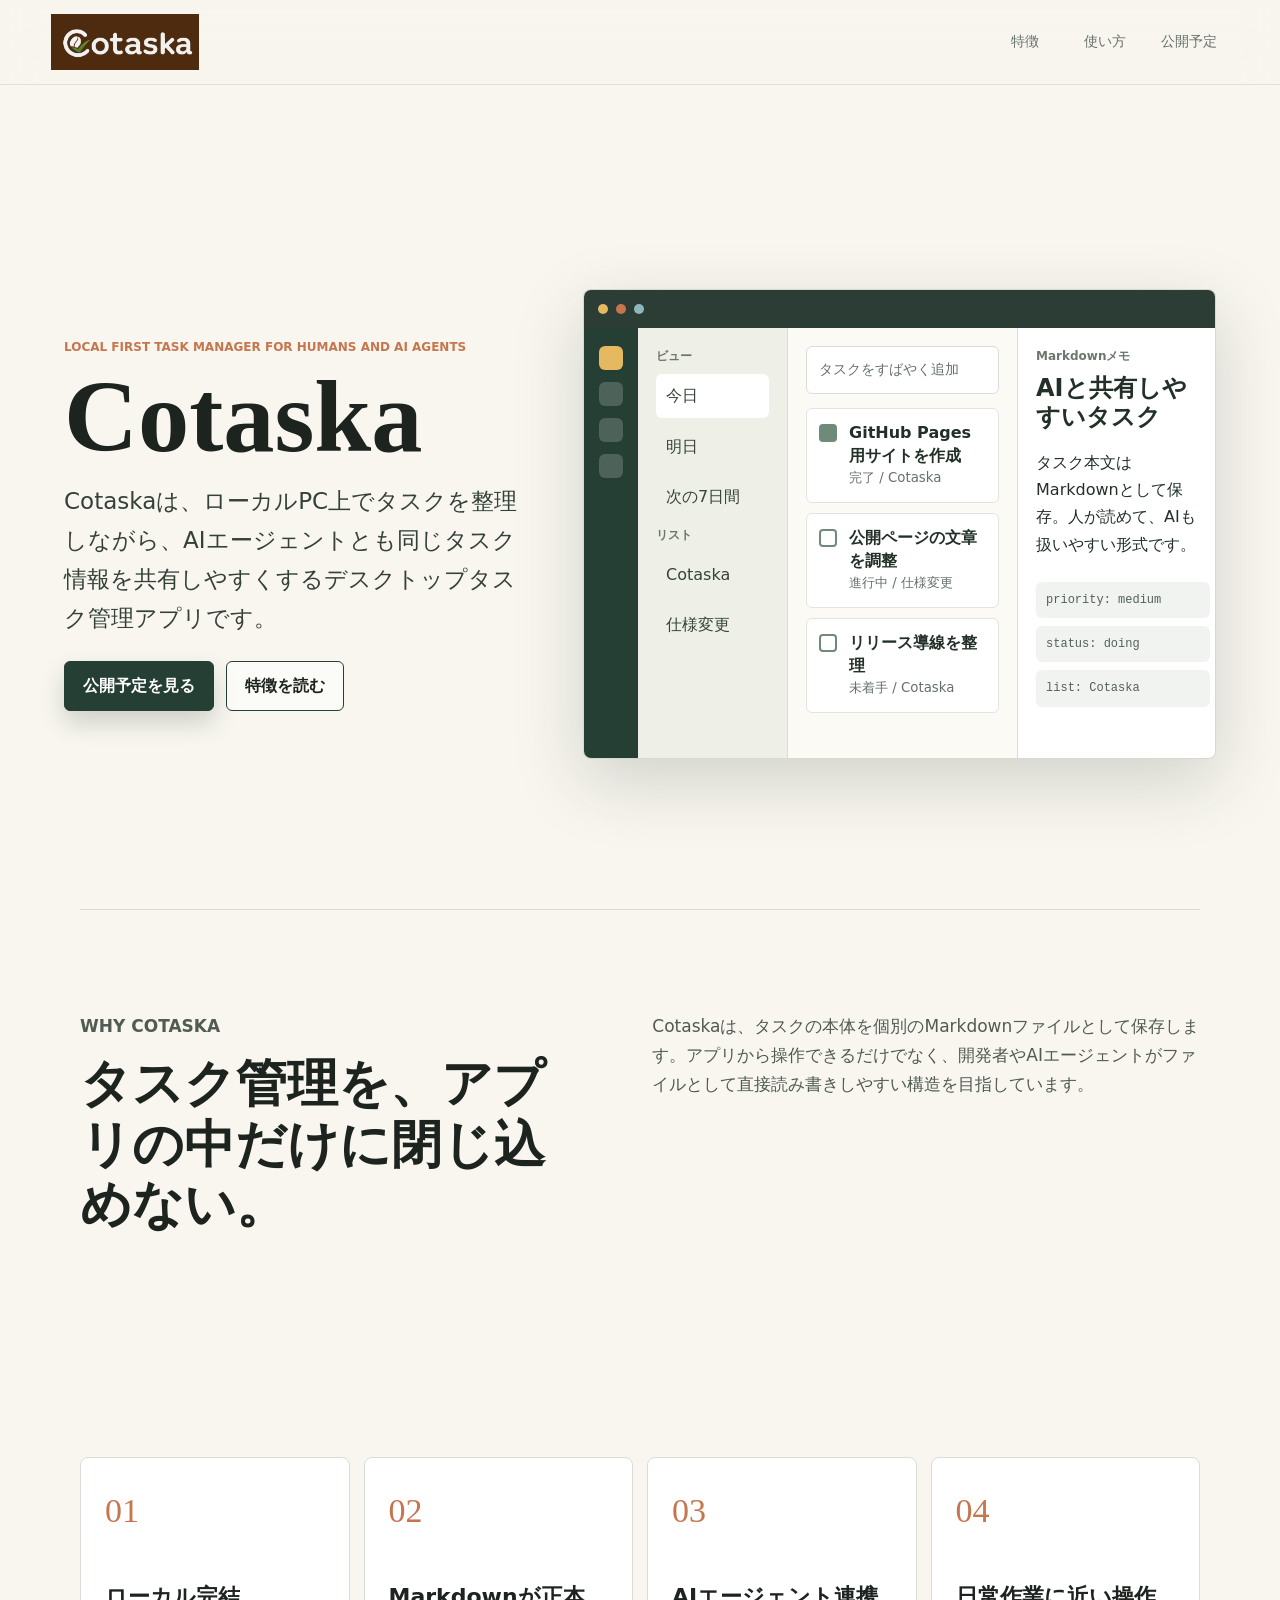
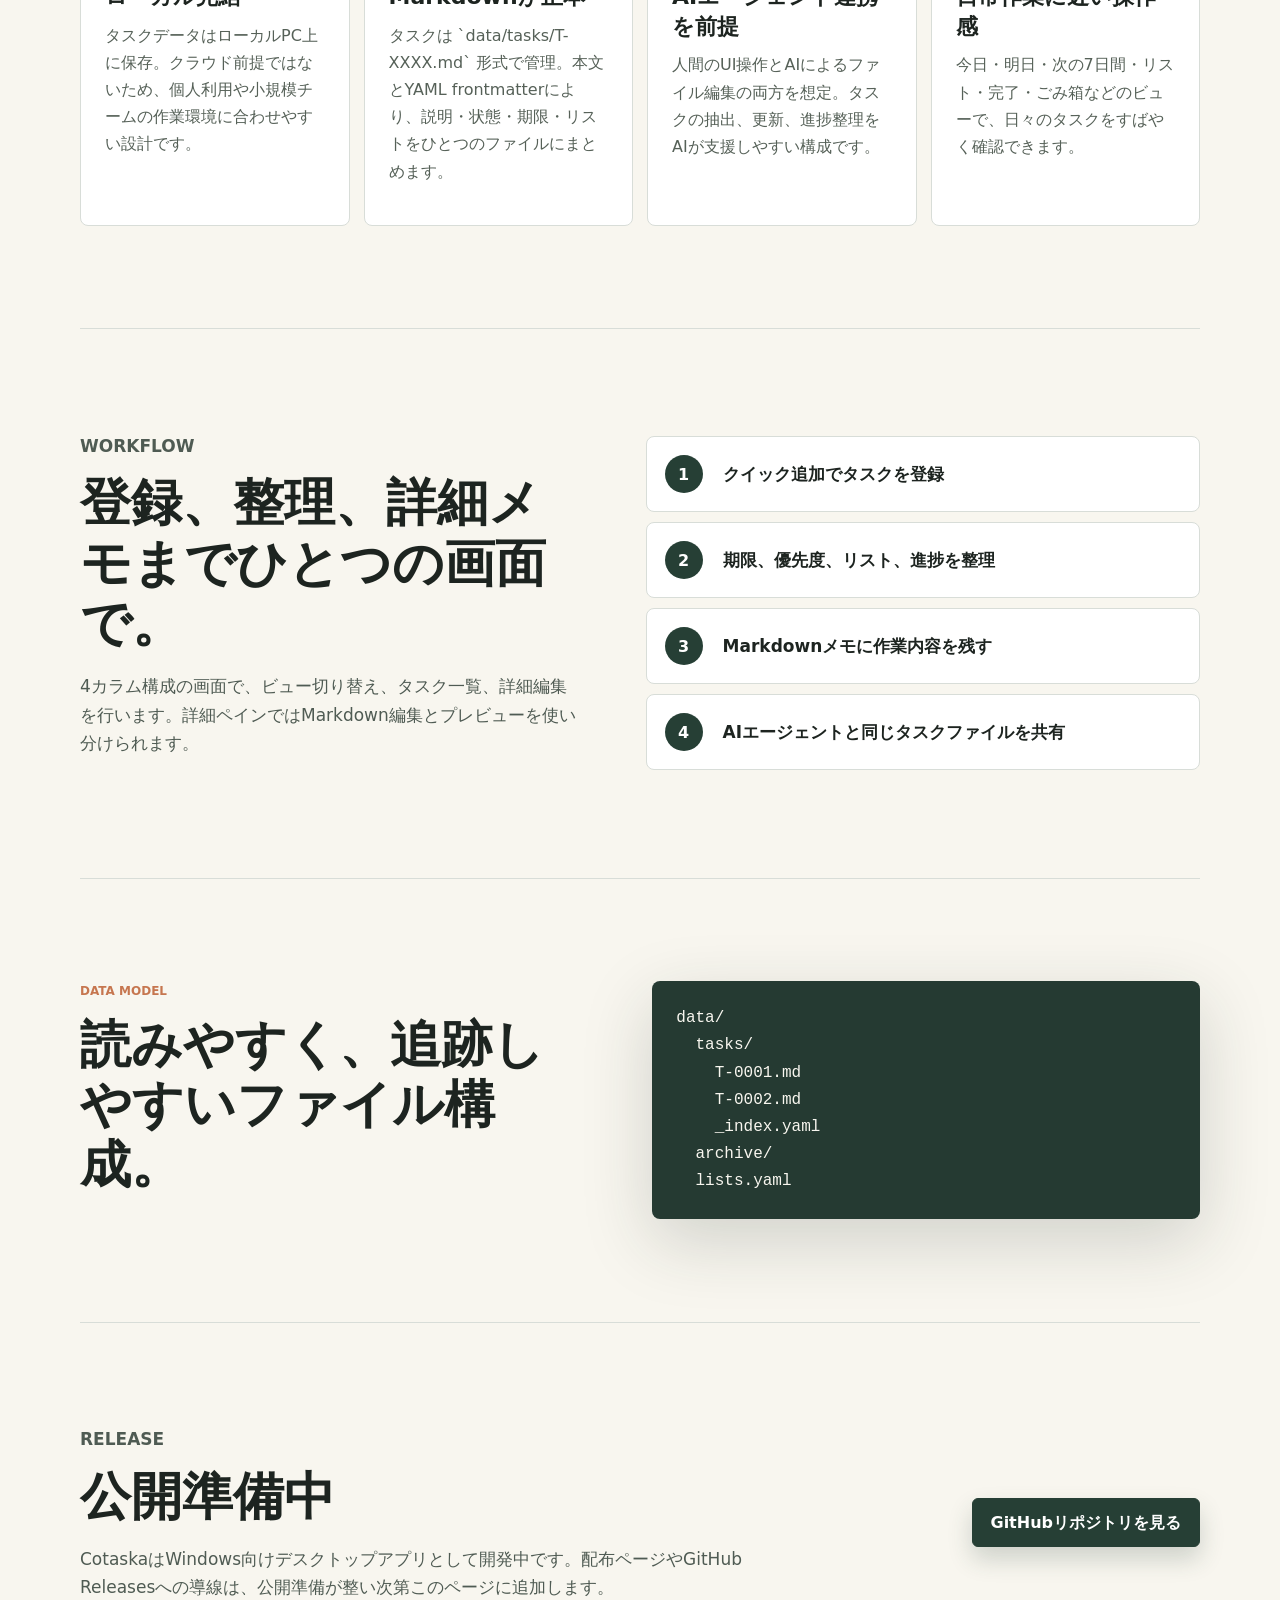
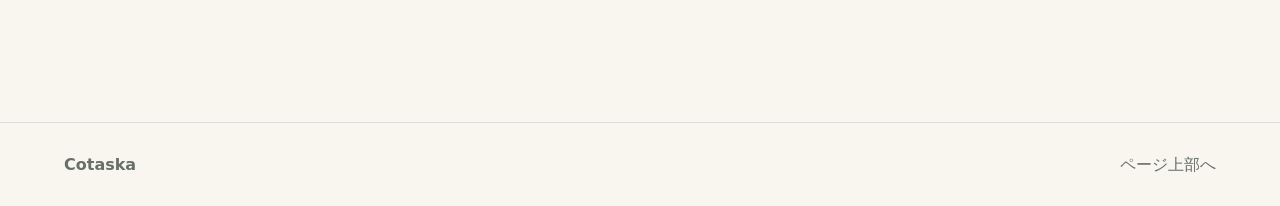
==== index.html @ 5e6bfaed "Cotaska紹介サイトを作成" ====
<!doctype html>
<html lang="ja">
  <head>
    <meta charset="utf-8">
    <meta name="viewport" content="width=device-width, initial-scale=1">
    <meta name="description" content="Cotaskaは、ローカルPCでタスクをMarkdownファイルとして管理し、人とAIエージェントが同じタスク情報を扱えるデスクトップタスク管理アプリです。">
    <meta property="og:title" content="Cotaska - ローカル完結型タスク管理アプリ">
    <meta property="og:description" content="人にもAIにも読みやすい、Markdownベースのデスクトップタスク管理。">
    <meta property="og:type" content="website">
    <meta property="og:image" content="assets/cotaska-logo.png">
    <title>Cotaska - ローカル完結型タスク管理アプリ</title>
    <link rel="icon" href="assets/favicon.ico">
    <link rel="stylesheet" href="styles.css">
  </head>
  <body>
    <header class="site-header">
      <a class="brand" href="#top" aria-label="Cotaska top">
        <img src="assets/cotaska-logo.png" alt="Cotaska">
      </a>
      <nav class="nav" aria-label="主要ナビゲーション">
        <a href="#features">特徴</a>
        <a href="#workflow">使い方</a>
        <a href="#download">公開予定</a>
      </nav>
    </header>

    <main id="top">
      <section class="hero">
        <div class="hero__copy">
          <p class="eyebrow">Local first task manager for humans and AI agents</p>
          <h1>Cotaska</h1>
          <p class="lead">
            Cotaskaは、ローカルPC上でタスクを整理しながら、AIエージェントとも同じタスク情報を共有しやすくするデスクトップタスク管理アプリです。
          </p>
          <div class="hero__actions" aria-label="主要アクション">
            <a class="button button--primary" href="#download">公開予定を見る</a>
            <a class="button button--ghost" href="#features">特徴を読む</a>
          </div>
        </div>

        <div class="product-shot" aria-label="Cotaskaの画面イメージ">
          <div class="window-bar">
            <span></span>
            <span></span>
            <span></span>
          </div>
          <div class="app-shell">
            <aside class="rail">
              <div class="rail__item active"></div>
              <div class="rail__item"></div>
              <div class="rail__item"></div>
              <div class="rail__item"></div>
            </aside>
            <section class="side-pane">
              <p class="pane-label">ビュー</p>
              <button class="view active">今日</button>
              <button class="view">明日</button>
              <button class="view">次の7日間</button>
              <p class="pane-label">リスト</p>
              <button class="view">Cotaska</button>
              <button class="view">仕様変更</button>
            </section>
            <section class="task-pane">
              <div class="quick-add">タスクをすばやく追加</div>
              <article class="task done">
                <span class="check"></span>
                <div>
                  <strong>GitHub Pages用サイトを作成</strong>
                  <small>完了 / Cotaska</small>
                </div>
              </article>
              <article class="task">
                <span class="check"></span>
                <div>
                  <strong>公開ページの文章を調整</strong>
                  <small>進行中 / 仕様変更</small>
                </div>
              </article>
              <article class="task">
                <span class="check"></span>
                <div>
                  <strong>リリース導線を整理</strong>
                  <small>未着手 / Cotaska</small>
                </div>
              </article>
            </section>
            <section class="detail-pane">
              <p class="pane-label">Markdownメモ</p>
              <h2>AIと共有しやすいタスク</h2>
              <p>タスク本文はMarkdownとして保存。人が読めて、AIも扱いやすい形式です。</p>
              <div class="metadata">
                <span>priority: medium</span>
                <span>status: doing</span>
                <span>list: Cotaska</span>
              </div>
            </section>
          </div>
        </div>
      </section>

      <section class="section intro">
        <div>
          <p class="eyebrow">Why Cotaska</p>
          <h2>タスク管理を、アプリの中だけに閉じ込めない。</h2>
        </div>
        <p>
          Cotaskaは、タスクの本体を個別のMarkdownファイルとして保存します。アプリから操作できるだけでなく、開発者やAIエージェントがファイルとして直接読み書きしやすい構造を目指しています。
        </p>
      </section>

      <section id="features" class="section feature-grid">
        <article>
          <span class="feature-number">01</span>
          <h3>ローカル完結</h3>
          <p>タスクデータはローカルPC上に保存。クラウド前提ではないため、個人利用や小規模チームの作業環境に合わせやすい設計です。</p>
        </article>
        <article>
          <span class="feature-number">02</span>
          <h3>Markdownが正本</h3>
          <p>タスクは `data/tasks/T-XXXX.md` 形式で管理。本文とYAML frontmatterにより、説明・状態・期限・リストをひとつのファイルにまとめます。</p>
        </article>
        <article>
          <span class="feature-number">03</span>
          <h3>AIエージェント連携を前提</h3>
          <p>人間のUI操作とAIによるファイル編集の両方を想定。タスクの抽出、更新、進捗整理をAIが支援しやすい構成です。</p>
        </article>
        <article>
          <span class="feature-number">04</span>
          <h3>日常作業に近い操作感</h3>
          <p>今日・明日・次の7日間・リスト・完了・ごみ箱などのビューで、日々のタスクをすばやく確認できます。</p>
        </article>
      </section>

      <section id="workflow" class="section workflow">
        <div class="workflow__copy">
          <p class="eyebrow">Workflow</p>
          <h2>登録、整理、詳細メモまでひとつの画面で。</h2>
          <p>
            4カラム構成の画面で、ビュー切り替え、タスク一覧、詳細編集を行います。詳細ペインではMarkdown編集とプレビューを使い分けられます。
          </p>
        </div>
        <div class="steps">
          <div class="step">
            <span>1</span>
            <p>クイック追加でタスクを登録</p>
          </div>
          <div class="step">
            <span>2</span>
            <p>期限、優先度、リスト、進捗を整理</p>
          </div>
          <div class="step">
            <span>3</span>
            <p>Markdownメモに作業内容を残す</p>
          </div>
          <div class="step">
            <span>4</span>
            <p>AIエージェントと同じタスクファイルを共有</p>
          </div>
        </div>
      </section>

      <section class="section data-model">
        <div>
          <p class="eyebrow">Data model</p>
          <h2>読みやすく、追跡しやすいファイル構成。</h2>
        </div>
        <pre><code>data/
  tasks/
    T-0001.md
    T-0002.md
    _index.yaml
  archive/
  lists.yaml</code></pre>
      </section>

      <section id="download" class="section download">
        <div>
          <p class="eyebrow">Release</p>
          <h2>公開準備中</h2>
          <p>
            CotaskaはWindows向けデスクトップアプリとして開発中です。配布ページやGitHub Releasesへの導線は、公開準備が整い次第このページに追加します。
          </p>
        </div>
        <a class="button button--primary" href="https://github.com/csho10051/Agent_Cotaska" rel="noreferrer">GitHubリポジトリを見る</a>
      </section>
    </main>

    <footer class="site-footer">
      <p>Cotaska</p>
      <a href="#top">ページ上部へ</a>
    </footer>

    <script src="script.js"></script>
  </body>
</html>
---- styles.css ----
:root {
  color-scheme: light;
  --ink: #1d2420;
  --muted: #667069;
  --line: #d8ddd8;
  --paper: #f8f6ef;
  --panel: #ffffff;
  --sage: #6f8a78;
  --forest: #263f35;
  --clay: #c6764f;
  --amber: #e5b95f;
  --sky: #8fb6bd;
  --shadow: 0 22px 70px rgba(31, 45, 38, 0.18);
}

* {
  box-sizing: border-box;
}

html {
  scroll-behavior: smooth;
}

body {
  margin: 0;
  background: var(--paper);
  color: var(--ink);
  font-family: "Yu Gothic", "Hiragino Kaku Gothic ProN", Meiryo, system-ui, sans-serif;
  line-height: 1.7;
}

a {
  color: inherit;
  text-decoration: none;
}

.site-header {
  position: sticky;
  top: 0;
  z-index: 10;
  display: flex;
  align-items: center;
  justify-content: space-between;
  gap: 24px;
  padding: 14px clamp(18px, 4vw, 54px);
  background: rgba(248, 246, 239, 0.9);
  border-bottom: 1px solid rgba(216, 221, 216, 0.8);
  backdrop-filter: blur(16px);
}

.brand img {
  display: block;
  width: 148px;
  max-width: 34vw;
  height: auto;
}

.nav {
  display: flex;
  gap: 8px;
  align-items: center;
}

.nav a {
  min-width: 72px;
  padding: 8px 12px;
  border-radius: 6px;
  color: var(--muted);
  font-size: 14px;
  text-align: center;
}

.nav a:hover {
  background: #eef0eb;
  color: var(--ink);
}

.hero {
  display: grid;
  grid-template-columns: minmax(0, 0.85fr) minmax(520px, 1.15fr);
  gap: clamp(28px, 4vw, 68px);
  align-items: center;
  min-height: calc(100vh - 76px);
  padding: clamp(56px, 8vw, 100px) clamp(18px, 5vw, 72px) 46px;
}

.hero__copy {
  max-width: 650px;
}

.eyebrow {
  margin: 0 0 12px;
  color: var(--clay);
  font-size: 12px;
  font-weight: 700;
  letter-spacing: 0;
  text-transform: uppercase;
}

h1,
h2,
h3,
p {
  margin-top: 0;
}

h1 {
  margin-bottom: 18px;
  font-family: Georgia, "Times New Roman", serif;
  font-size: clamp(60px, 8vw, 110px);
  line-height: 0.92;
  letter-spacing: 0;
  overflow-wrap: normal;
  word-break: keep-all;
}

h2 {
  margin-bottom: 18px;
  font-size: clamp(30px, 4vw, 56px);
  line-height: 1.18;
  letter-spacing: 0;
}

h3 {
  margin-bottom: 10px;
  font-size: 22px;
  line-height: 1.35;
}

.lead {
  max-width: 620px;
  color: #344139;
  font-size: clamp(18px, 2vw, 23px);
}

.hero__actions,
.download {
  display: flex;
  flex-wrap: wrap;
  gap: 12px;
  align-items: center;
}

.button {
  display: inline-flex;
  align-items: center;
  justify-content: center;
  min-height: 46px;
  padding: 10px 18px;
  border: 1px solid var(--forest);
  border-radius: 6px;
  font-weight: 700;
  transition: transform 180ms ease, box-shadow 180ms ease, background 180ms ease;
}

.button:hover {
  transform: translateY(-2px);
}

.button--primary {
  background: var(--forest);
  color: #fff;
  box-shadow: 0 12px 24px rgba(38, 63, 53, 0.2);
}

.button--ghost {
  background: rgba(255, 255, 255, 0.55);
}

.product-shot {
  overflow: hidden;
  border: 1px solid rgba(38, 63, 53, 0.14);
  border-radius: 8px;
  background: #f5f2e8;
  box-shadow: var(--shadow);
}

.window-bar {
  display: flex;
  gap: 8px;
  align-items: center;
  height: 38px;
  padding: 0 14px;
  background: #2b3d34;
}

.window-bar span {
  width: 10px;
  height: 10px;
  border-radius: 50%;
  background: var(--amber);
}

.window-bar span:nth-child(2) {
  background: var(--clay);
}

.window-bar span:nth-child(3) {
  background: var(--sky);
}

.app-shell {
  display: grid;
  grid-template-columns: 54px 150px minmax(230px, 1fr) minmax(210px, 0.85fr);
  min-height: 430px;
  color: #223028;
}

.rail,
.side-pane,
.task-pane,
.detail-pane {
  padding: 18px;
}

.rail {
  display: flex;
  flex-direction: column;
  gap: 12px;
  align-items: center;
  background: #263f35;
}

.rail__item {
  width: 24px;
  height: 24px;
  border-radius: 6px;
  background: rgba(255, 255, 255, 0.18);
}

.rail__item.active {
  background: var(--amber);
}

.side-pane {
  background: #eef0e8;
  border-right: 1px solid var(--line);
}

.pane-label {
  margin: 0 0 8px;
  color: #6c766d;
  font-size: 12px;
  font-weight: 700;
}

.view {
  display: block;
  width: 100%;
  margin-bottom: 7px;
  padding: 8px 10px;
  border: 0;
  border-radius: 6px;
  background: transparent;
  color: #36433a;
  font: inherit;
  text-align: left;
}

.view.active,
.view:hover {
  background: #fff;
}

.task-pane {
  background: #fbfaf5;
  border-right: 1px solid var(--line);
}

.quick-add {
  margin-bottom: 14px;
  padding: 11px 12px;
  border: 1px solid var(--line);
  border-radius: 6px;
  background: #fff;
  color: var(--muted);
  font-size: 14px;
}

.task {
  display: grid;
  grid-template-columns: 20px 1fr;
  gap: 10px;
  align-items: start;
  margin-bottom: 10px;
  padding: 12px;
  border: 1px solid #e2e5df;
  border-radius: 6px;
  background: #fff;
}

.task strong {
  display: block;
  line-height: 1.45;
}

.task small {
  display: block;
  color: var(--muted);
}

.check {
  width: 18px;
  height: 18px;
  margin-top: 3px;
  border: 2px solid var(--sage);
  border-radius: 4px;
}

.task.done .check {
  background: var(--sage);
}

.detail-pane {
  background: #fff;
  overflow-wrap: anywhere;
}

.detail-pane h2 {
  font-size: 24px;
}

.metadata {
  display: grid;
  gap: 8px;
  margin-top: 24px;
}

.metadata span {
  padding: 8px 10px;
  border-radius: 6px;
  background: #f0f3ef;
  color: #536057;
  font-family: Consolas, "Courier New", monospace;
  font-size: 12px;
}

.section {
  width: min(1120px, calc(100% - 36px));
  margin: 0 auto;
  padding: clamp(56px, 8vw, 104px) 0;
}

.intro,
.data-model {
  display: grid;
  grid-template-columns: minmax(0, 0.95fr) minmax(280px, 1.05fr);
  gap: clamp(24px, 6vw, 84px);
  align-items: start;
  border-top: 1px solid var(--line);
}

.intro p,
.workflow p,
.download p {
  color: #4f5b53;
  font-size: 17px;
}

.feature-grid {
  display: grid;
  grid-template-columns: repeat(4, minmax(0, 1fr));
  gap: 14px;
}

.feature-grid article {
  min-height: 270px;
  padding: 24px;
  border: 1px solid var(--line);
  border-radius: 8px;
  background: var(--panel);
}

.feature-number {
  display: inline-block;
  margin-bottom: 42px;
  color: var(--clay);
  font-family: Georgia, "Times New Roman", serif;
  font-size: 34px;
}

.feature-grid p {
  color: #566158;
}

.workflow {
  display: grid;
  grid-template-columns: minmax(280px, 0.95fr) minmax(320px, 1.05fr);
  gap: clamp(24px, 5vw, 64px);
  align-items: center;
  border-top: 1px solid var(--line);
}

.steps {
  display: grid;
  gap: 10px;
}

.step {
  display: grid;
  grid-template-columns: 44px 1fr;
  gap: 14px;
  align-items: center;
  padding: 18px;
  border: 1px solid var(--line);
  border-radius: 8px;
  background: #fff;
}

.step span {
  display: inline-grid;
  place-items: center;
  width: 38px;
  height: 38px;
  border-radius: 50%;
  background: var(--forest);
  color: #fff;
  font-weight: 700;
}

.step p {
  margin: 0;
  color: var(--ink);
  font-weight: 700;
}

pre {
  overflow-x: auto;
  margin: 0;
  padding: 24px;
  border-radius: 8px;
  background: #253a32;
  color: #f8f6ef;
  box-shadow: var(--shadow);
}

code {
  font-family: Consolas, "Courier New", monospace;
}

.download {
  justify-content: space-between;
  gap: 28px;
  border-top: 1px solid var(--line);
}

.download > div {
  max-width: 720px;
}

.site-footer {
  display: flex;
  justify-content: space-between;
  gap: 18px;
  padding: 28px clamp(18px, 5vw, 72px);
  border-top: 1px solid var(--line);
  color: var(--muted);
}

.site-footer p {
  margin: 0;
  font-weight: 700;
}

@media (max-width: 1080px) {
  .hero {
    grid-template-columns: 1fr;
  }

  .product-shot {
    max-width: 940px;
  }

  .feature-grid {
    grid-template-columns: repeat(2, minmax(0, 1fr));
  }
}

@media (max-width: 760px) {
  .site-header {
    position: static;
    align-items: flex-start;
  }

  .nav {
    flex-wrap: wrap;
    justify-content: flex-end;
  }

  .hero {
    padding-top: 42px;
  }

  .app-shell {
    grid-template-columns: 44px minmax(0, 1fr);
  }

  .side-pane,
  .detail-pane {
    display: none;
  }

  .task-pane {
    border-right: 0;
  }

  .intro,
  .workflow,
  .data-model {
    grid-template-columns: 1fr;
  }

  .feature-grid {
    grid-template-columns: 1fr;
  }

  .feature-grid article {
    min-height: auto;
  }

  .feature-number {
    margin-bottom: 22px;
  }

  .site-footer,
  .download {
    align-items: flex-start;
    flex-direction: column;
  }
}

@media (max-width: 480px) {
  .site-header {
    padding-inline: 14px;
  }

  .brand img {
    width: 122px;
  }

  .nav a {
    min-width: 58px;
    padding-inline: 8px;
    font-size: 13px;
  }

  .section {
    width: min(100% - 28px, 1120px);
  }

  .hero {
    padding-inline: 14px;
  }

  .hero__actions .button {
    width: 100%;
  }
}
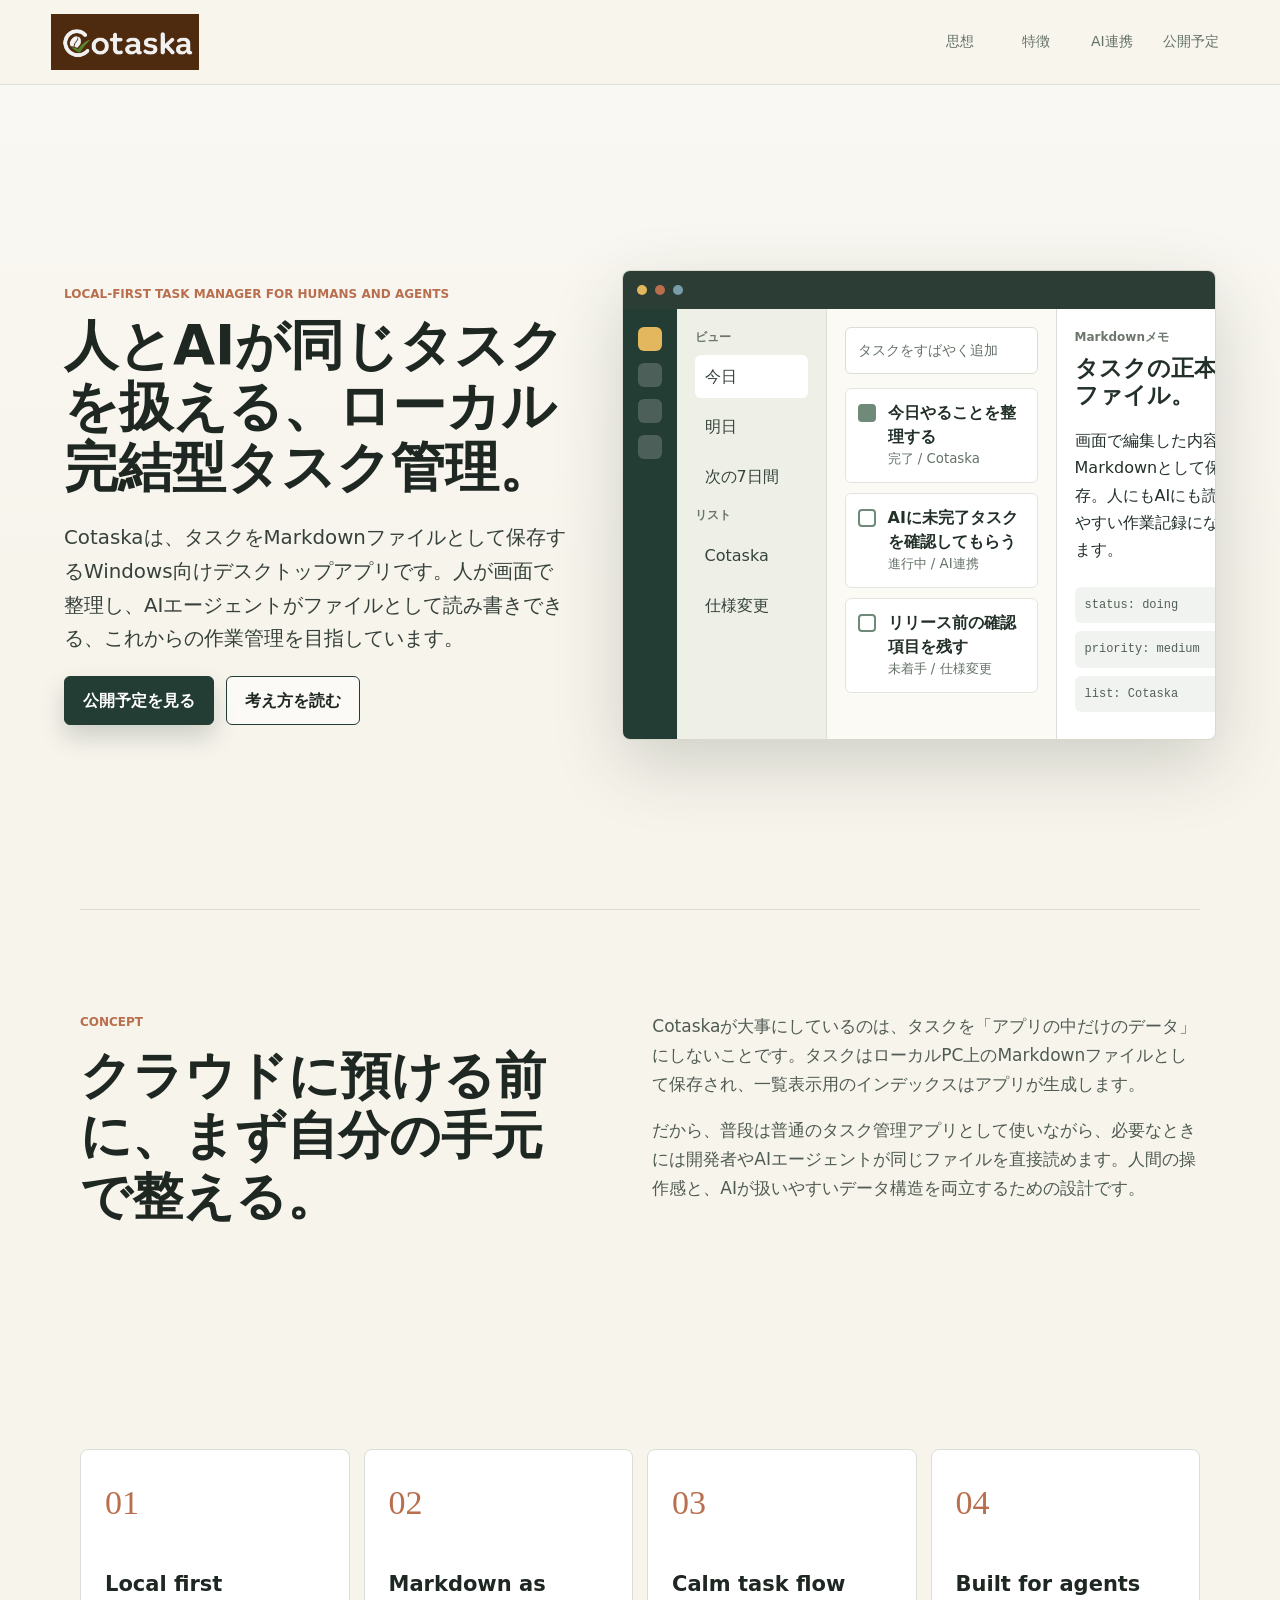
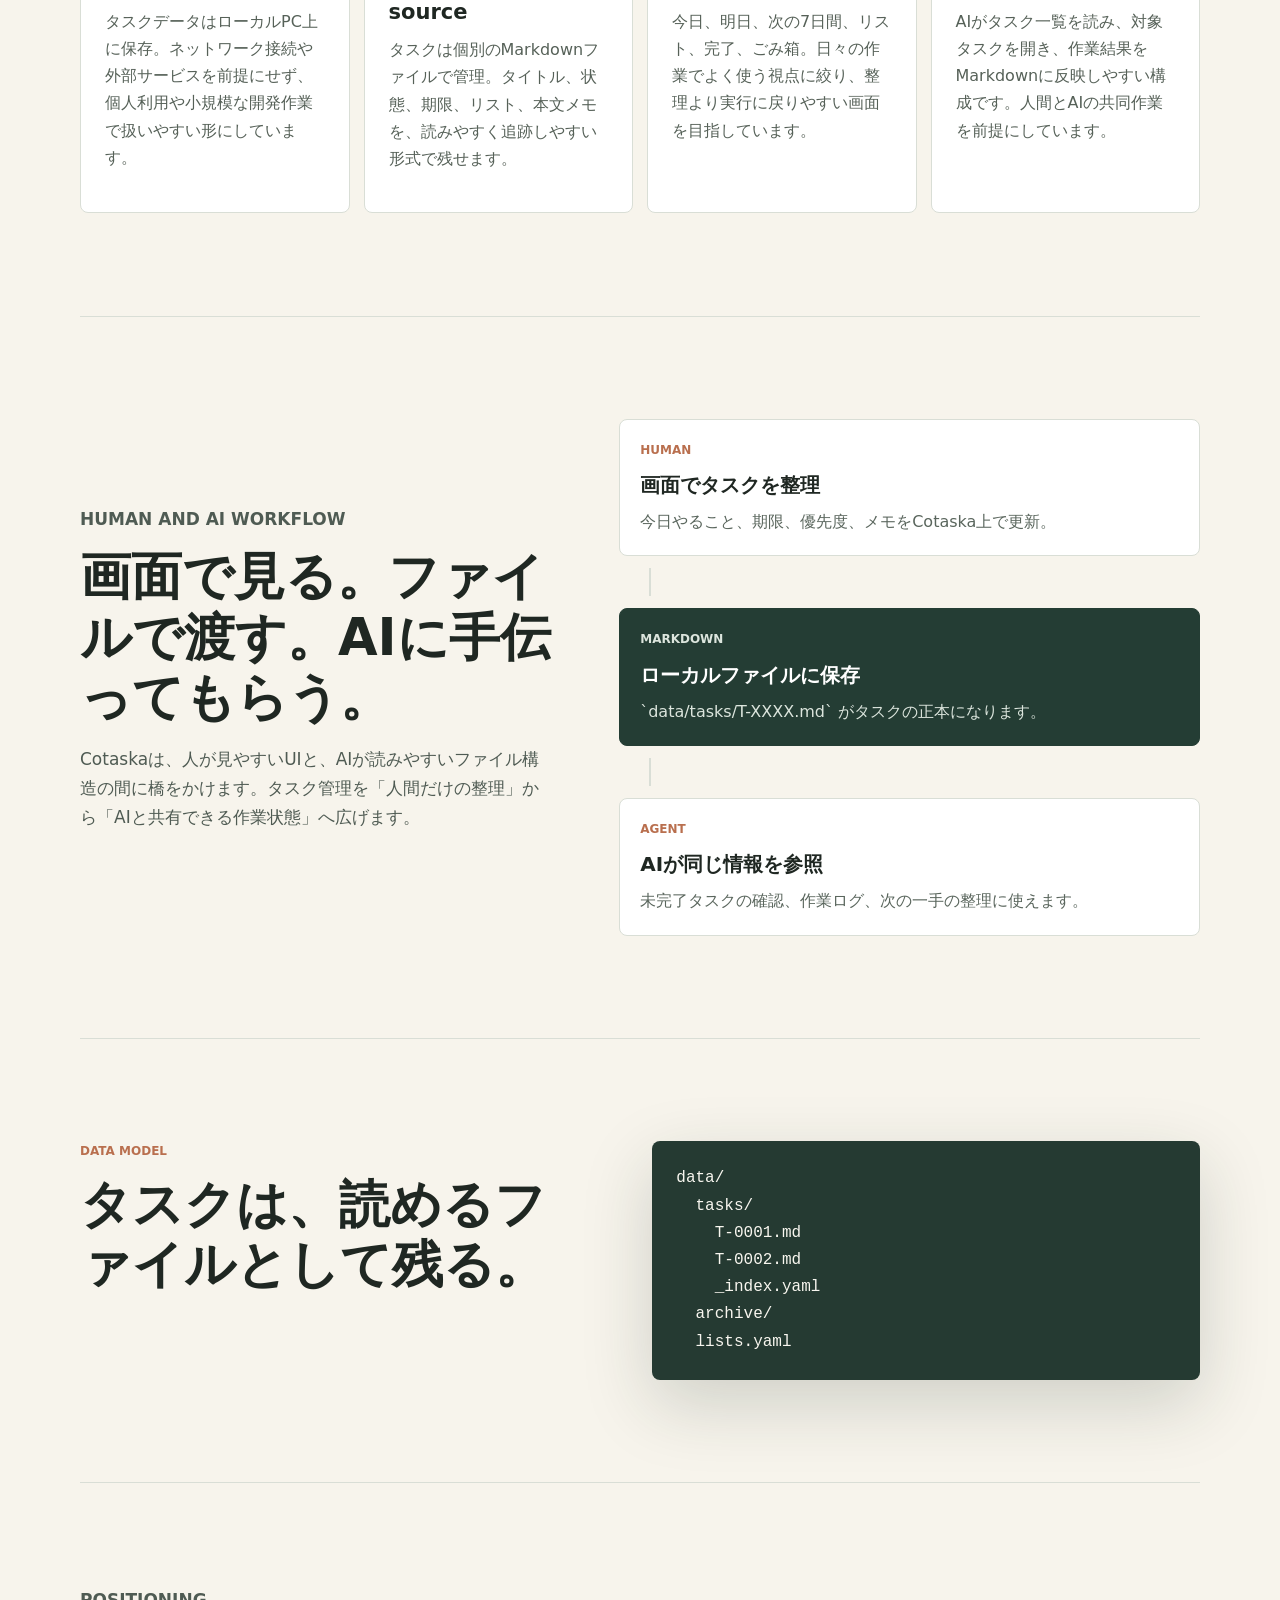
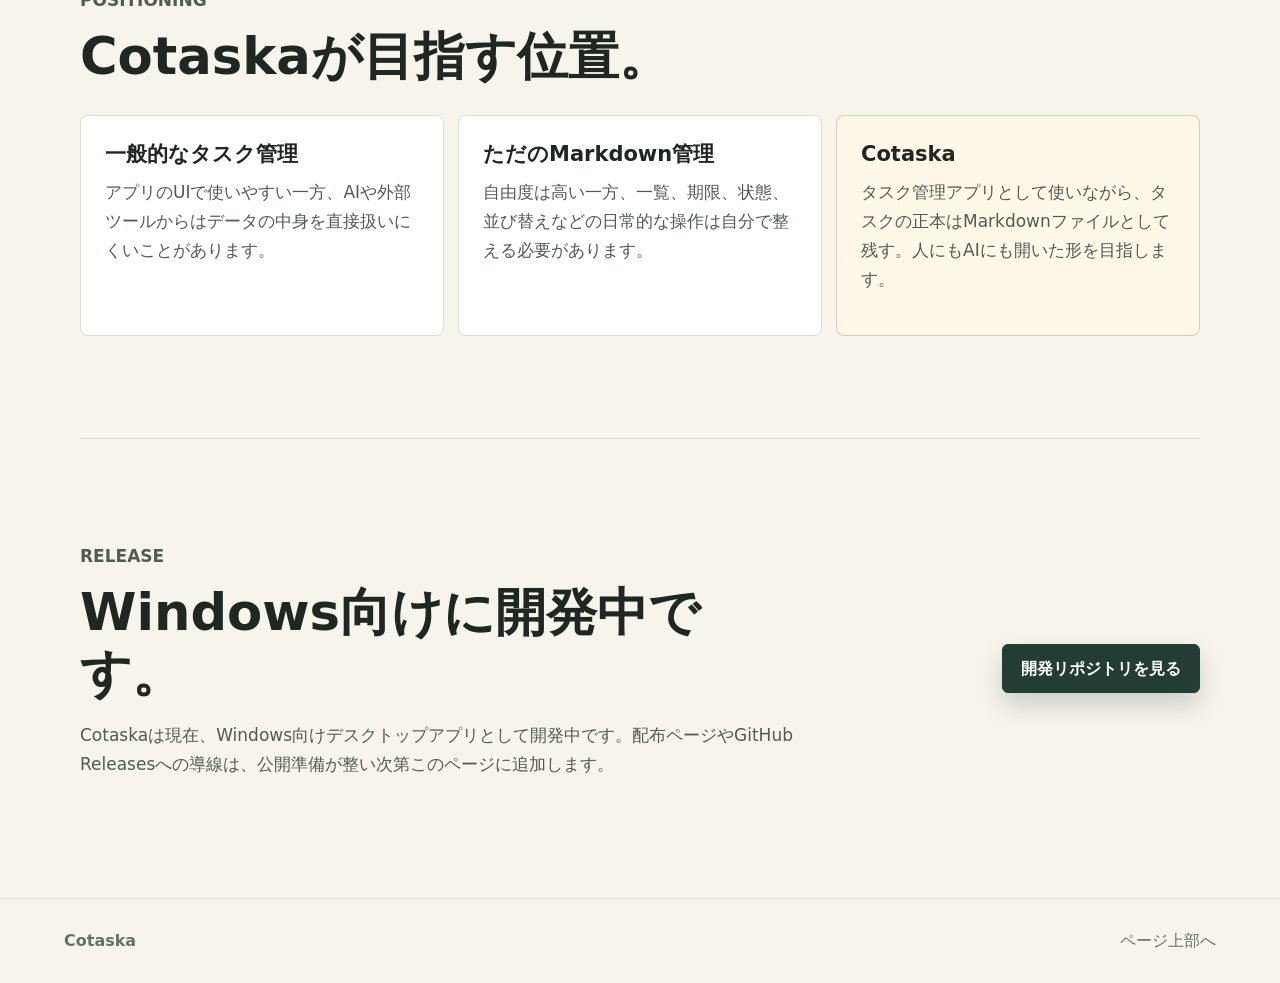
==== commit cad33f66: "Cotaska紹介サイトの構成と訴求を刷新" ====
--- a/index.html
+++ b/index.html
@@ -3,23 +3,24 @@
   <head>
     <meta charset="utf-8">
     <meta name="viewport" content="width=device-width, initial-scale=1">
-    <meta name="description" content="Cotaskaは、ローカルPCでタスクをMarkdownファイルとして管理し、人とAIエージェントが同じタスク情報を扱えるデスクトップタスク管理アプリです。">
-    <meta property="og:title" content="Cotaska - ローカル完結型タスク管理アプリ">
-    <meta property="og:description" content="人にもAIにも読みやすい、Markdownベースのデスクトップタスク管理。">
+    <meta name="description" content="Cotaskaは、人とAIエージェントが同じタスクファイルを扱える、ローカル完結型のデスクトップタスク管理アプリです。">
+    <meta property="og:title" content="Cotaska - 人とAIが同じタスクを扱えるローカル完結型タスク管理">
+    <meta property="og:description" content="Markdownファイルを正本にした、Windows向けデスクトップタスク管理アプリ。">
     <meta property="og:type" content="website">
     <meta property="og:image" content="assets/cotaska-logo.png">
-    <title>Cotaska - ローカル完結型タスク管理アプリ</title>
+    <title>Cotaska - 人とAIが同じタスクを扱えるタスク管理</title>
     <link rel="icon" href="assets/favicon.ico">
     <link rel="stylesheet" href="styles.css">
   </head>
   <body>
     <header class="site-header">
-      <a class="brand" href="#top" aria-label="Cotaska top">
+      <a class="brand" href="#top" aria-label="Cotaska">
         <img src="assets/cotaska-logo.png" alt="Cotaska">
       </a>
       <nav class="nav" aria-label="主要ナビゲーション">
+        <a href="#concept">思想</a>
         <a href="#features">特徴</a>
-        <a href="#workflow">使い方</a>
+        <a href="#agents">AI連携</a>
         <a href="#download">公開予定</a>
       </nav>
     </header>
@@ -27,14 +28,14 @@
     <main id="top">
       <section class="hero">
         <div class="hero__copy">
-          <p class="eyebrow">Local first task manager for humans and AI agents</p>
-          <h1>Cotaska</h1>
+          <p class="eyebrow">Local-first task manager for humans and agents</p>
+          <h1>人とAIが同じタスクを扱える、ローカル完結型タスク管理。</h1>
           <p class="lead">
-            Cotaskaは、ローカルPC上でタスクを整理しながら、AIエージェントとも同じタスク情報を共有しやすくするデスクトップタスク管理アプリです。
+            Cotaskaは、タスクをMarkdownファイルとして保存するWindows向けデスクトップアプリです。人が画面で整理し、AIエージェントがファイルとして読み書きできる、これからの作業管理を目指しています。
           </p>
           <div class="hero__actions" aria-label="主要アクション">
             <a class="button button--primary" href="#download">公開予定を見る</a>
-            <a class="button button--ghost" href="#features">特徴を読む</a>
+            <a class="button button--ghost" href="#concept">考え方を読む</a>
           </div>
         </div>
 
@@ -65,32 +66,32 @@
               <article class="task done">
                 <span class="check"></span>
                 <div>
-                  <strong>GitHub Pages用サイトを作成</strong>
+                  <strong>今日やることを整理する</strong>
                   <small>完了 / Cotaska</small>
                 </div>
               </article>
               <article class="task">
                 <span class="check"></span>
                 <div>
-                  <strong>公開ページの文章を調整</strong>
-                  <small>進行中 / 仕様変更</small>
+                  <strong>AIに未完了タスクを確認してもらう</strong>
+                  <small>進行中 / AI連携</small>
                 </div>
               </article>
               <article class="task">
                 <span class="check"></span>
                 <div>
-                  <strong>リリース導線を整理</strong>
-                  <small>未着手 / Cotaska</small>
+                  <strong>リリース前の確認項目を残す</strong>
+                  <small>未着手 / 仕様変更</small>
                 </div>
               </article>
             </section>
             <section class="detail-pane">
               <p class="pane-label">Markdownメモ</p>
-              <h2>AIと共有しやすいタスク</h2>
-              <p>タスク本文はMarkdownとして保存。人が読めて、AIも扱いやすい形式です。</p>
+              <h2>タスクの正本はファイル。</h2>
+              <p>画面で編集した内容はMarkdownとして保存。人にもAIにも読みやすい作業記録になります。</p>
               <div class="metadata">
+                <span>status: doing</span>
                 <span>priority: medium</span>
-                <span>status: doing</span>
                 <span>list: Cotaska</span>
               </div>
             </section>
@@ -98,71 +99,77 @@
         </div>
       </section>
 
-      <section class="section intro">
-        <div>
-          <p class="eyebrow">Why Cotaska</p>
-          <h2>タスク管理を、アプリの中だけに閉じ込めない。</h2>
-        </div>
-        <p>
-          Cotaskaは、タスクの本体を個別のMarkdownファイルとして保存します。アプリから操作できるだけでなく、開発者やAIエージェントがファイルとして直接読み書きしやすい構造を目指しています。
-        </p>
+      <section id="concept" class="section concept">
+        <div class="section-heading">
+          <p class="eyebrow">Concept</p>
+          <h2>クラウドに預ける前に、まず自分の手元で整える。</h2>
+        </div>
+        <div class="concept__body">
+          <p>
+            Cotaskaが大事にしているのは、タスクを「アプリの中だけのデータ」にしないことです。タスクはローカルPC上のMarkdownファイルとして保存され、一覧表示用のインデックスはアプリが生成します。
+          </p>
+          <p>
+            だから、普段は普通のタスク管理アプリとして使いながら、必要なときには開発者やAIエージェントが同じファイルを直接読めます。人間の操作感と、AIが扱いやすいデータ構造を両立するための設計です。
+          </p>
+        </div>
       </section>
 
       <section id="features" class="section feature-grid">
         <article>
           <span class="feature-number">01</span>
-          <h3>ローカル完結</h3>
-          <p>タスクデータはローカルPC上に保存。クラウド前提ではないため、個人利用や小規模チームの作業環境に合わせやすい設計です。</p>
+          <h3>Local first</h3>
+          <p>タスクデータはローカルPC上に保存。ネットワーク接続や外部サービスを前提にせず、個人利用や小規模な開発作業で扱いやすい形にしています。</p>
         </article>
         <article>
           <span class="feature-number">02</span>
-          <h3>Markdownが正本</h3>
-          <p>タスクは `data/tasks/T-XXXX.md` 形式で管理。本文とYAML frontmatterにより、説明・状態・期限・リストをひとつのファイルにまとめます。</p>
+          <h3>Markdown as source</h3>
+          <p>タスクは個別のMarkdownファイルで管理。タイトル、状態、期限、リスト、本文メモを、読みやすく追跡しやすい形式で残せます。</p>
         </article>
         <article>
           <span class="feature-number">03</span>
-          <h3>AIエージェント連携を前提</h3>
-          <p>人間のUI操作とAIによるファイル編集の両方を想定。タスクの抽出、更新、進捗整理をAIが支援しやすい構成です。</p>
+          <h3>Calm task flow</h3>
+          <p>今日、明日、次の7日間、リスト、完了、ごみ箱。日々の作業でよく使う視点に絞り、整理より実行に戻りやすい画面を目指しています。</p>
         </article>
         <article>
           <span class="feature-number">04</span>
-          <h3>日常作業に近い操作感</h3>
-          <p>今日・明日・次の7日間・リスト・完了・ごみ箱などのビューで、日々のタスクをすばやく確認できます。</p>
-        </article>
-      </section>
-
-      <section id="workflow" class="section workflow">
-        <div class="workflow__copy">
-          <p class="eyebrow">Workflow</p>
-          <h2>登録、整理、詳細メモまでひとつの画面で。</h2>
-          <p>
-            4カラム構成の画面で、ビュー切り替え、タスク一覧、詳細編集を行います。詳細ペインではMarkdown編集とプレビューを使い分けられます。
-          </p>
-        </div>
-        <div class="steps">
-          <div class="step">
-            <span>1</span>
-            <p>クイック追加でタスクを登録</p>
-          </div>
-          <div class="step">
-            <span>2</span>
-            <p>期限、優先度、リスト、進捗を整理</p>
-          </div>
-          <div class="step">
-            <span>3</span>
-            <p>Markdownメモに作業内容を残す</p>
-          </div>
-          <div class="step">
-            <span>4</span>
-            <p>AIエージェントと同じタスクファイルを共有</p>
+          <h3>Built for agents</h3>
+          <p>AIがタスク一覧を読み、対象タスクを開き、作業結果をMarkdownに反映しやすい構成です。人間とAIの共同作業を前提にしています。</p>
+        </article>
+      </section>
+
+      <section id="agents" class="section agent-section">
+        <div class="agent-copy">
+          <p class="eyebrow">Human and AI workflow</p>
+          <h2>画面で見る。ファイルで渡す。AIに手伝ってもらう。</h2>
+          <p>
+            Cotaskaは、人が見やすいUIと、AIが読みやすいファイル構造の間に橋をかけます。タスク管理を「人間だけの整理」から「AIと共有できる作業状態」へ広げます。
+          </p>
+        </div>
+        <div class="agent-flow" aria-label="CotaskaのAI連携イメージ">
+          <div class="flow-card">
+            <span>Human</span>
+            <strong>画面でタスクを整理</strong>
+            <p>今日やること、期限、優先度、メモをCotaska上で更新。</p>
+          </div>
+          <div class="flow-line"></div>
+          <div class="flow-card flow-card--dark">
+            <span>Markdown</span>
+            <strong>ローカルファイルに保存</strong>
+            <p>`data/tasks/T-XXXX.md` がタスクの正本になります。</p>
+          </div>
+          <div class="flow-line"></div>
+          <div class="flow-card">
+            <span>Agent</span>
+            <strong>AIが同じ情報を参照</strong>
+            <p>未完了タスクの確認、作業ログ、次の一手の整理に使えます。</p>
           </div>
         </div>
       </section>
 
       <section class="section data-model">
-        <div>
+        <div class="section-heading">
           <p class="eyebrow">Data model</p>
-          <h2>読みやすく、追跡しやすいファイル構成。</h2>
+          <h2>タスクは、読めるファイルとして残る。</h2>
         </div>
         <pre><code>data/
   tasks/
@@ -173,15 +180,36 @@
   lists.yaml</code></pre>
       </section>
 
+      <section class="section comparison">
+        <div class="section-heading">
+          <p class="eyebrow">Positioning</p>
+          <h2>Cotaskaが目指す位置。</h2>
+        </div>
+        <div class="comparison-grid">
+          <div>
+            <h3>一般的なタスク管理</h3>
+            <p>アプリのUIで使いやすい一方、AIや外部ツールからはデータの中身を直接扱いにくいことがあります。</p>
+          </div>
+          <div>
+            <h3>ただのMarkdown管理</h3>
+            <p>自由度は高い一方、一覧、期限、状態、並び替えなどの日常的な操作は自分で整える必要があります。</p>
+          </div>
+          <div>
+            <h3>Cotaska</h3>
+            <p>タスク管理アプリとして使いながら、タスクの正本はMarkdownファイルとして残す。人にもAIにも開いた形を目指します。</p>
+          </div>
+        </div>
+      </section>
+
       <section id="download" class="section download">
         <div>
           <p class="eyebrow">Release</p>
-          <h2>公開準備中</h2>
-          <p>
-            CotaskaはWindows向けデスクトップアプリとして開発中です。配布ページやGitHub Releasesへの導線は、公開準備が整い次第このページに追加します。
-          </p>
-        </div>
-        <a class="button button--primary" href="https://github.com/csho10051/Agent_Cotaska" rel="noreferrer">GitHubリポジトリを見る</a>
+          <h2>Windows向けに開発中です。</h2>
+          <p>
+            Cotaskaは現在、Windows向けデスクトップアプリとして開発中です。配布ページやGitHub Releasesへの導線は、公開準備が整い次第このページに追加します。
+          </p>
+        </div>
+        <a class="button button--primary" href="https://github.com/csho10051/Agent_Cotaska" rel="noreferrer">開発リポジトリを見る</a>
       </section>
     </main>
 
--- a/styles.css
+++ b/styles.css
@@ -1,16 +1,17 @@
 :root {
   color-scheme: light;
-  --ink: #1d2420;
-  --muted: #667069;
-  --line: #d8ddd8;
-  --paper: #f8f6ef;
+  --ink: #1f2722;
+  --muted: #657168;
+  --line: #d9ded6;
+  --paper: #f7f4ec;
+  --paper-deep: #eee8dc;
   --panel: #ffffff;
-  --sage: #6f8a78;
-  --forest: #263f35;
-  --clay: #c6764f;
-  --amber: #e5b95f;
-  --sky: #8fb6bd;
-  --shadow: 0 22px 70px rgba(31, 45, 38, 0.18);
+  --forest: #243d34;
+  --moss: #6f8a78;
+  --clay: #b96f4e;
+  --amber: #e2b75d;
+  --blue: #769da8;
+  --shadow: 0 24px 70px rgba(28, 43, 36, 0.18);
 }
 
 * {
@@ -23,7 +24,9 @@
 
 body {
   margin: 0;
-  background: var(--paper);
+  background:
+    linear-gradient(180deg, rgba(255, 255, 255, 0.42), rgba(255, 255, 255, 0) 38rem),
+    var(--paper);
   color: var(--ink);
   font-family: "Yu Gothic", "Hiragino Kaku Gothic ProN", Meiryo, system-ui, sans-serif;
   line-height: 1.7;
@@ -43,8 +46,8 @@
   justify-content: space-between;
   gap: 24px;
   padding: 14px clamp(18px, 4vw, 54px);
-  background: rgba(248, 246, 239, 0.9);
-  border-bottom: 1px solid rgba(216, 221, 216, 0.8);
+  background: rgba(247, 244, 236, 0.9);
+  border-bottom: 1px solid rgba(217, 222, 214, 0.85);
   backdrop-filter: blur(16px);
 }
 
@@ -57,13 +60,13 @@
 
 .nav {
   display: flex;
-  gap: 8px;
+  gap: 6px;
   align-items: center;
 }
 
 .nav a {
-  min-width: 72px;
-  padding: 8px 12px;
+  min-width: 70px;
+  padding: 8px 10px;
   border-radius: 6px;
   color: var(--muted);
   font-size: 14px;
@@ -71,21 +74,21 @@
 }
 
 .nav a:hover {
-  background: #eef0eb;
+  background: #eceee8;
   color: var(--ink);
 }
 
 .hero {
   display: grid;
-  grid-template-columns: minmax(0, 0.85fr) minmax(520px, 1.15fr);
-  gap: clamp(28px, 4vw, 68px);
+  grid-template-columns: minmax(0, 0.92fr) minmax(520px, 1.08fr);
+  gap: clamp(30px, 4vw, 68px);
   align-items: center;
   min-height: calc(100vh - 76px);
-  padding: clamp(56px, 8vw, 100px) clamp(18px, 5vw, 72px) 46px;
+  padding: clamp(28px, 4vw, 52px) clamp(18px, 5vw, 72px) 36px;
 }
 
 .hero__copy {
-  max-width: 650px;
+  max-width: 700px;
 }
 
 .eyebrow {
@@ -105,32 +108,29 @@
 }
 
 h1 {
-  margin-bottom: 18px;
-  font-family: Georgia, "Times New Roman", serif;
-  font-size: clamp(60px, 8vw, 110px);
-  line-height: 0.92;
+  margin-bottom: 22px;
+  font-size: clamp(34px, 4.25vw, 58px);
+  line-height: 1.12;
   letter-spacing: 0;
-  overflow-wrap: normal;
-  word-break: keep-all;
 }
 
 h2 {
   margin-bottom: 18px;
-  font-size: clamp(30px, 4vw, 56px);
+  font-size: clamp(30px, 4vw, 54px);
   line-height: 1.18;
   letter-spacing: 0;
 }
 
 h3 {
   margin-bottom: 10px;
-  font-size: 22px;
+  font-size: 21px;
   line-height: 1.35;
 }
 
 .lead {
-  max-width: 620px;
-  color: #344139;
-  font-size: clamp(18px, 2vw, 23px);
+  max-width: 660px;
+  color: #35413a;
+  font-size: clamp(17px, 1.55vw, 20px);
 }
 
 .hero__actions,
@@ -160,16 +160,16 @@
 .button--primary {
   background: var(--forest);
   color: #fff;
-  box-shadow: 0 12px 24px rgba(38, 63, 53, 0.2);
+  box-shadow: 0 12px 24px rgba(36, 61, 52, 0.2);
 }
 
 .button--ghost {
-  background: rgba(255, 255, 255, 0.55);
+  background: rgba(255, 255, 255, 0.58);
 }
 
 .product-shot {
   overflow: hidden;
-  border: 1px solid rgba(38, 63, 53, 0.14);
+  border: 1px solid rgba(36, 61, 52, 0.14);
   border-radius: 8px;
   background: #f5f2e8;
   box-shadow: var(--shadow);
@@ -196,7 +196,7 @@
 }
 
 .window-bar span:nth-child(3) {
-  background: var(--sky);
+  background: var(--blue);
 }
 
 .app-shell {
@@ -218,7 +218,7 @@
   flex-direction: column;
   gap: 12px;
   align-items: center;
-  background: #263f35;
+  background: #243d34;
 }
 
 .rail__item {
@@ -303,12 +303,12 @@
   width: 18px;
   height: 18px;
   margin-top: 3px;
-  border: 2px solid var(--sage);
+  border: 2px solid var(--moss);
   border-radius: 4px;
 }
 
 .task.done .check {
-  background: var(--sage);
+  background: var(--moss);
 }
 
 .detail-pane {
@@ -317,7 +317,7 @@
 }
 
 .detail-pane h2 {
-  font-size: 24px;
+  font-size: 23px;
 }
 
 .metadata {
@@ -338,21 +338,30 @@
 .section {
   width: min(1120px, calc(100% - 36px));
   margin: 0 auto;
-  padding: clamp(56px, 8vw, 104px) 0;
-}
-
-.intro,
-.data-model {
+  padding: clamp(58px, 8vw, 108px) 0;
+}
+
+.section-heading {
+  max-width: 680px;
+}
+
+.concept,
+.data-model,
+.comparison {
+  border-top: 1px solid var(--line);
+}
+
+.concept {
   display: grid;
   grid-template-columns: minmax(0, 0.95fr) minmax(280px, 1.05fr);
   gap: clamp(24px, 6vw, 84px);
   align-items: start;
-  border-top: 1px solid var(--line);
-}
-
-.intro p,
-.workflow p,
-.download p {
+}
+
+.concept__body p,
+.agent-copy p,
+.download p,
+.comparison p {
   color: #4f5b53;
   font-size: 17px;
 }
@@ -363,17 +372,22 @@
   gap: 14px;
 }
 
-.feature-grid article {
-  min-height: 270px;
-  padding: 24px;
+.feature-grid article,
+.comparison-grid > div,
+.flow-card {
   border: 1px solid var(--line);
   border-radius: 8px;
   background: var(--panel);
 }
 
+.feature-grid article {
+  min-height: 292px;
+  padding: 24px;
+}
+
 .feature-number {
   display: inline-block;
-  margin-bottom: 42px;
+  margin-bottom: 38px;
   color: var(--clay);
   font-family: Georgia, "Times New Roman", serif;
   font-size: 34px;
@@ -383,45 +397,66 @@
   color: #566158;
 }
 
-.workflow {
-  display: grid;
-  grid-template-columns: minmax(280px, 0.95fr) minmax(320px, 1.05fr);
+.agent-section {
+  display: grid;
+  grid-template-columns: minmax(280px, 0.9fr) minmax(320px, 1.1fr);
   gap: clamp(24px, 5vw, 64px);
   align-items: center;
   border-top: 1px solid var(--line);
 }
 
-.steps {
-  display: grid;
-  gap: 10px;
-}
-
-.step {
-  display: grid;
-  grid-template-columns: 44px 1fr;
-  gap: 14px;
-  align-items: center;
-  padding: 18px;
-  border: 1px solid var(--line);
-  border-radius: 8px;
-  background: #fff;
-}
-
-.step span {
-  display: inline-grid;
-  place-items: center;
-  width: 38px;
-  height: 38px;
-  border-radius: 50%;
+.agent-flow {
+  display: grid;
+  gap: 12px;
+}
+
+.flow-card {
+  padding: 20px;
+}
+
+.flow-card span {
+  display: block;
+  margin-bottom: 8px;
+  color: var(--clay);
+  font-size: 12px;
+  font-weight: 700;
+  text-transform: uppercase;
+}
+
+.flow-card strong {
+  display: block;
+  margin-bottom: 6px;
+  font-size: 20px;
+}
+
+.flow-card p {
+  margin: 0;
+  color: #5a665d;
+}
+
+.flow-card--dark {
   background: var(--forest);
   color: #fff;
-  font-weight: 700;
-}
-
-.step p {
-  margin: 0;
-  color: var(--ink);
-  font-weight: 700;
+  border-color: var(--forest);
+}
+
+.flow-card--dark span,
+.flow-card--dark p {
+  color: #dce5dd;
+}
+
+.flow-line {
+  width: 2px;
+  height: 28px;
+  margin-left: 30px;
+  background: var(--line);
+}
+
+.data-model {
+  display: grid;
+  grid-template-columns: minmax(0, 0.95fr) minmax(280px, 1.05fr);
+  gap: clamp(24px, 6vw, 84px);
+  align-items: start;
 }
 
 pre {
@@ -438,6 +473,22 @@
   font-family: Consolas, "Courier New", monospace;
 }
 
+.comparison-grid {
+  display: grid;
+  grid-template-columns: repeat(3, minmax(0, 1fr));
+  gap: 14px;
+  margin-top: 28px;
+}
+
+.comparison-grid > div {
+  padding: 24px;
+}
+
+.comparison-grid > div:nth-child(3) {
+  background: #fff8e8;
+  border-color: rgba(185, 111, 78, 0.35);
+}
+
 .download {
   justify-content: space-between;
   gap: 28px;
@@ -471,7 +522,8 @@
     max-width: 940px;
   }
 
-  .feature-grid {
+  .feature-grid,
+  .comparison-grid {
     grid-template-columns: repeat(2, minmax(0, 1fr));
   }
 }
@@ -504,13 +556,14 @@
     border-right: 0;
   }
 
-  .intro,
-  .workflow,
+  .concept,
+  .agent-section,
   .data-model {
     grid-template-columns: 1fr;
   }
 
-  .feature-grid {
+  .feature-grid,
+  .comparison-grid {
     grid-template-columns: 1fr;
   }
 
@@ -529,7 +582,7 @@
   }
 }
 
-@media (max-width: 480px) {
+@media (max-width: 520px) {
   .site-header {
     padding-inline: 14px;
   }
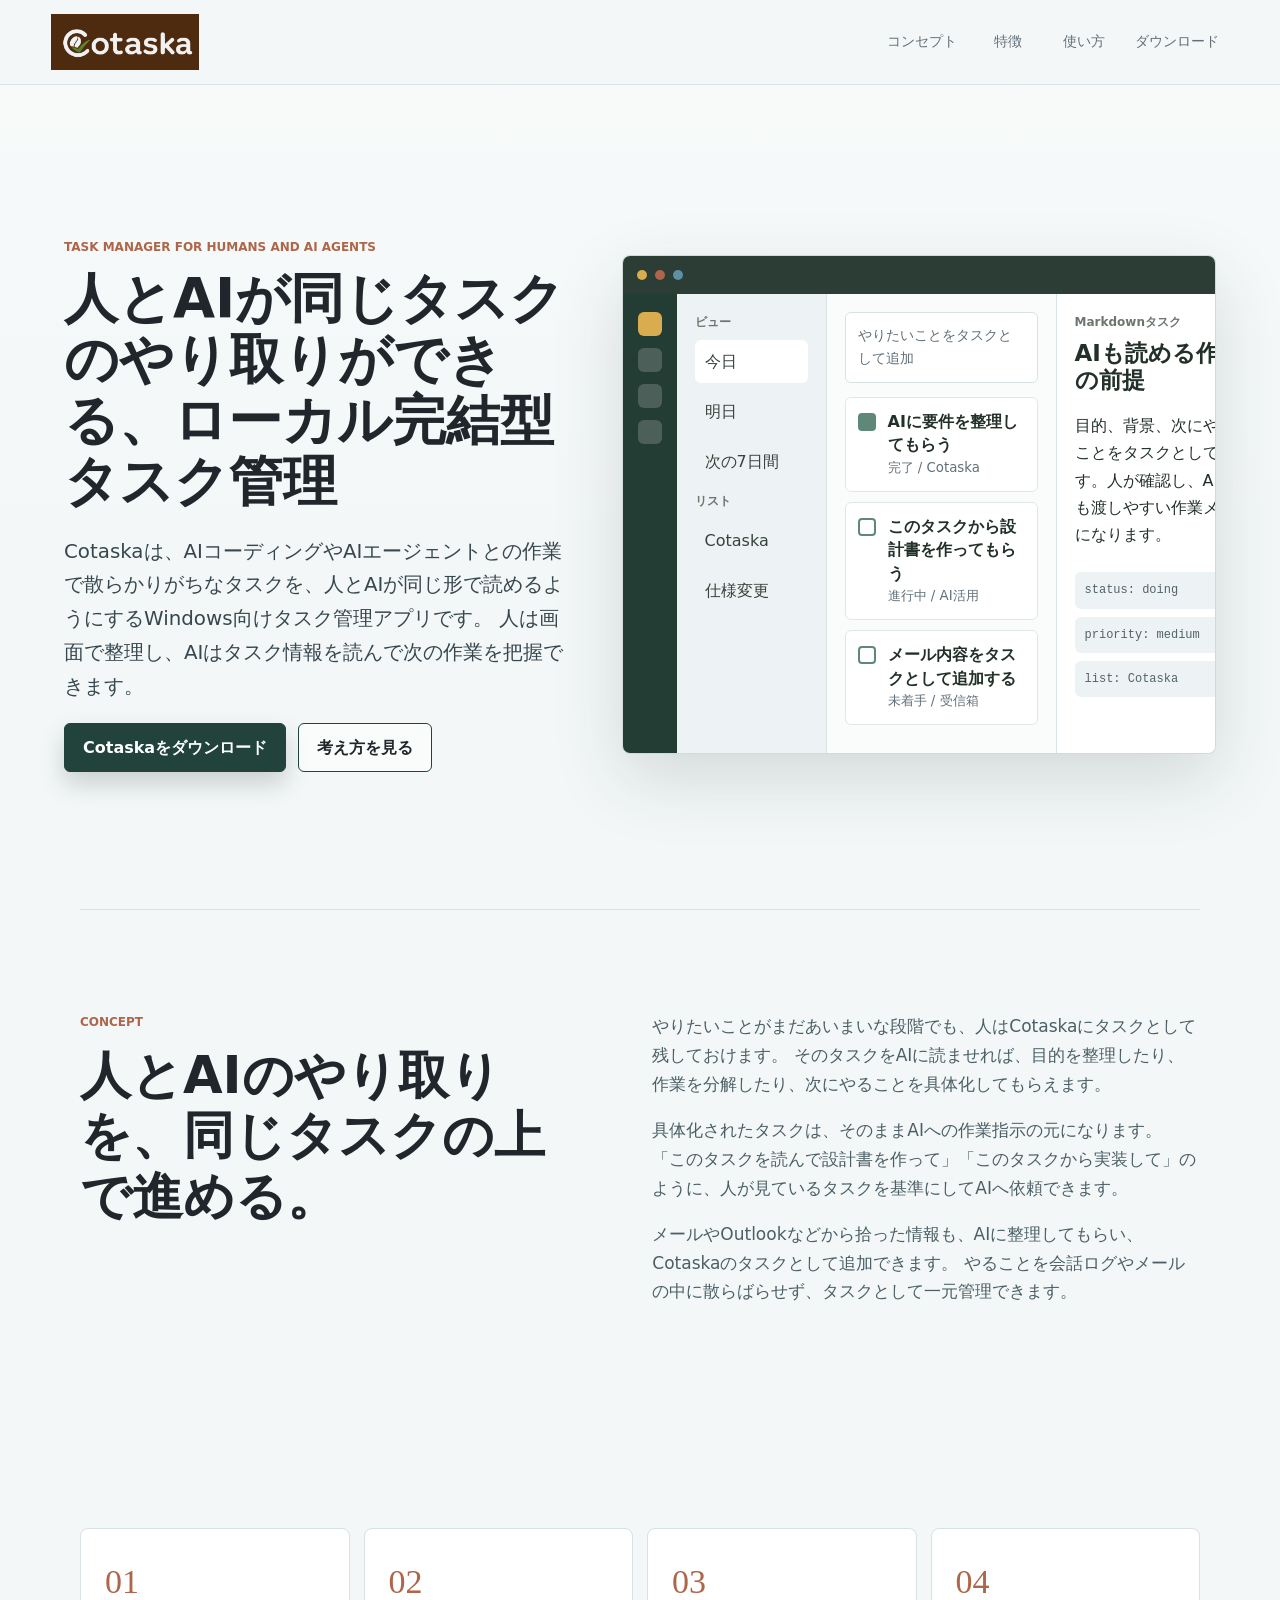
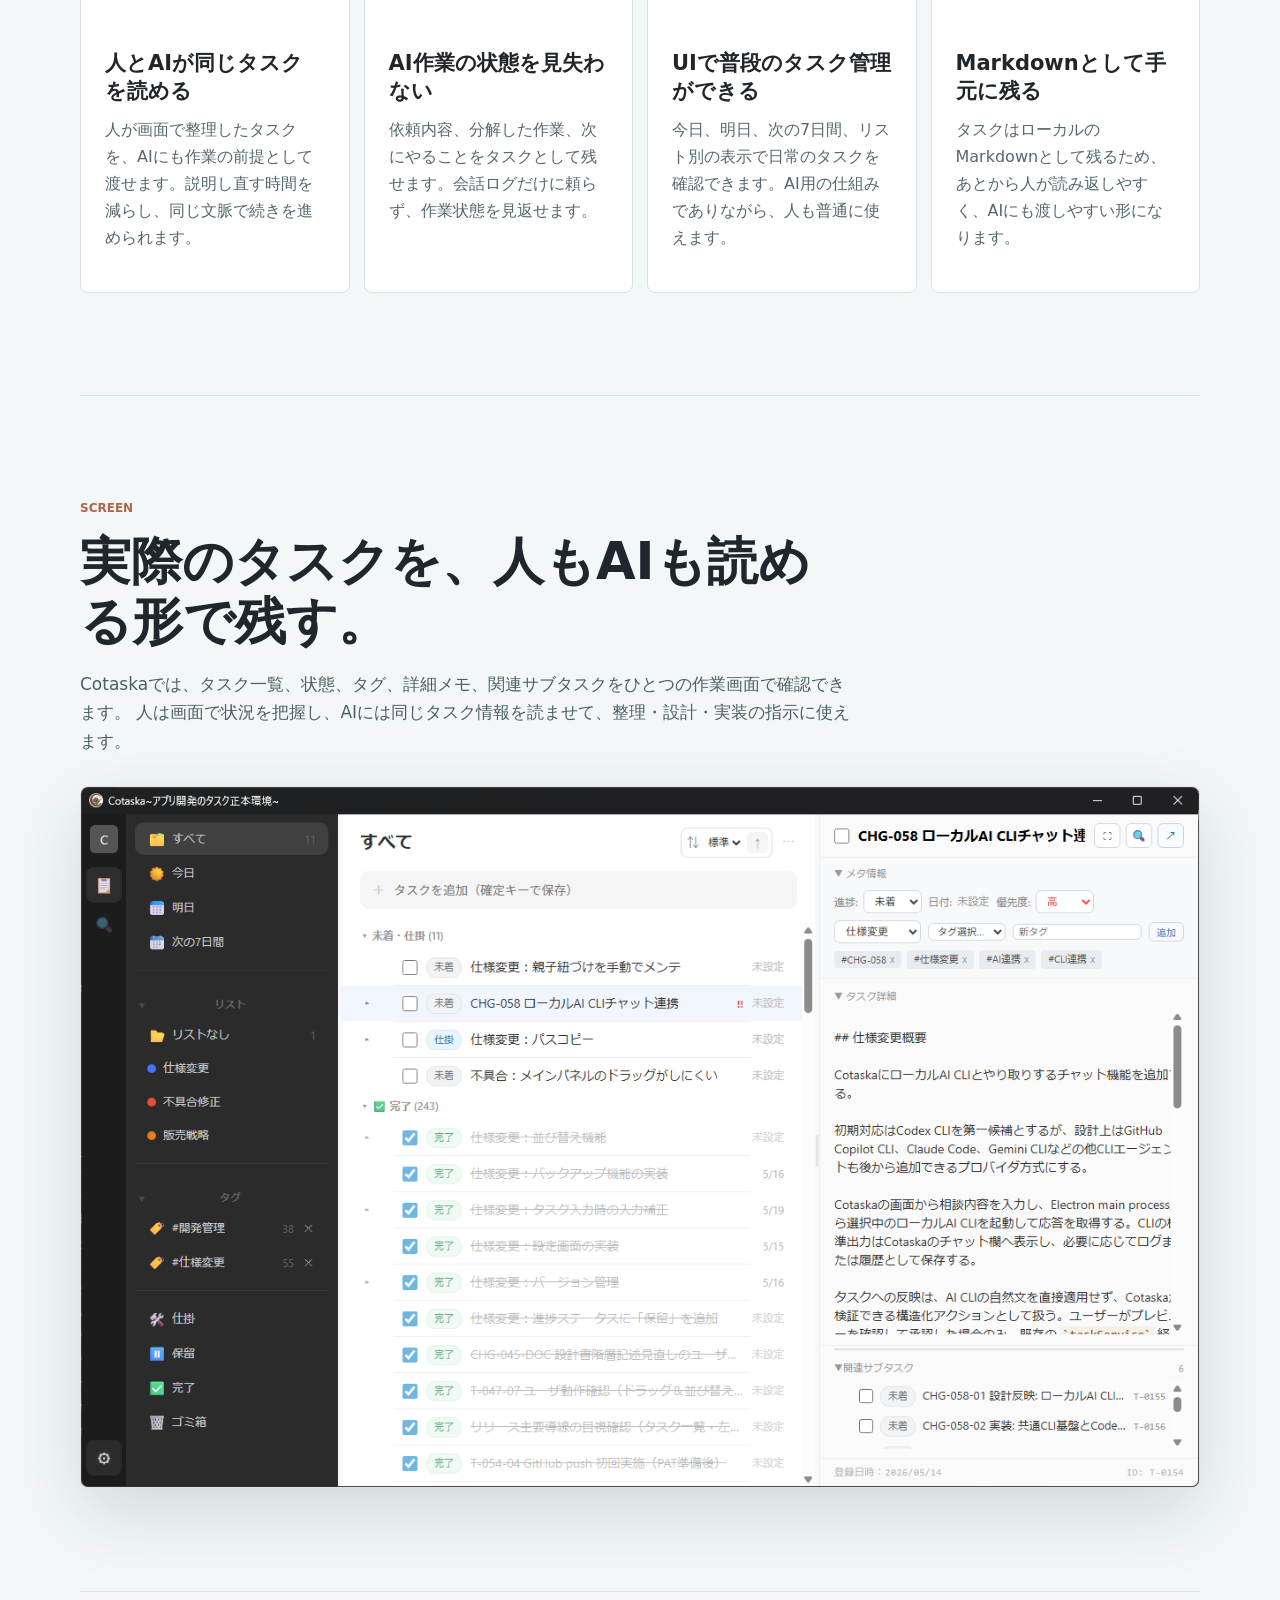
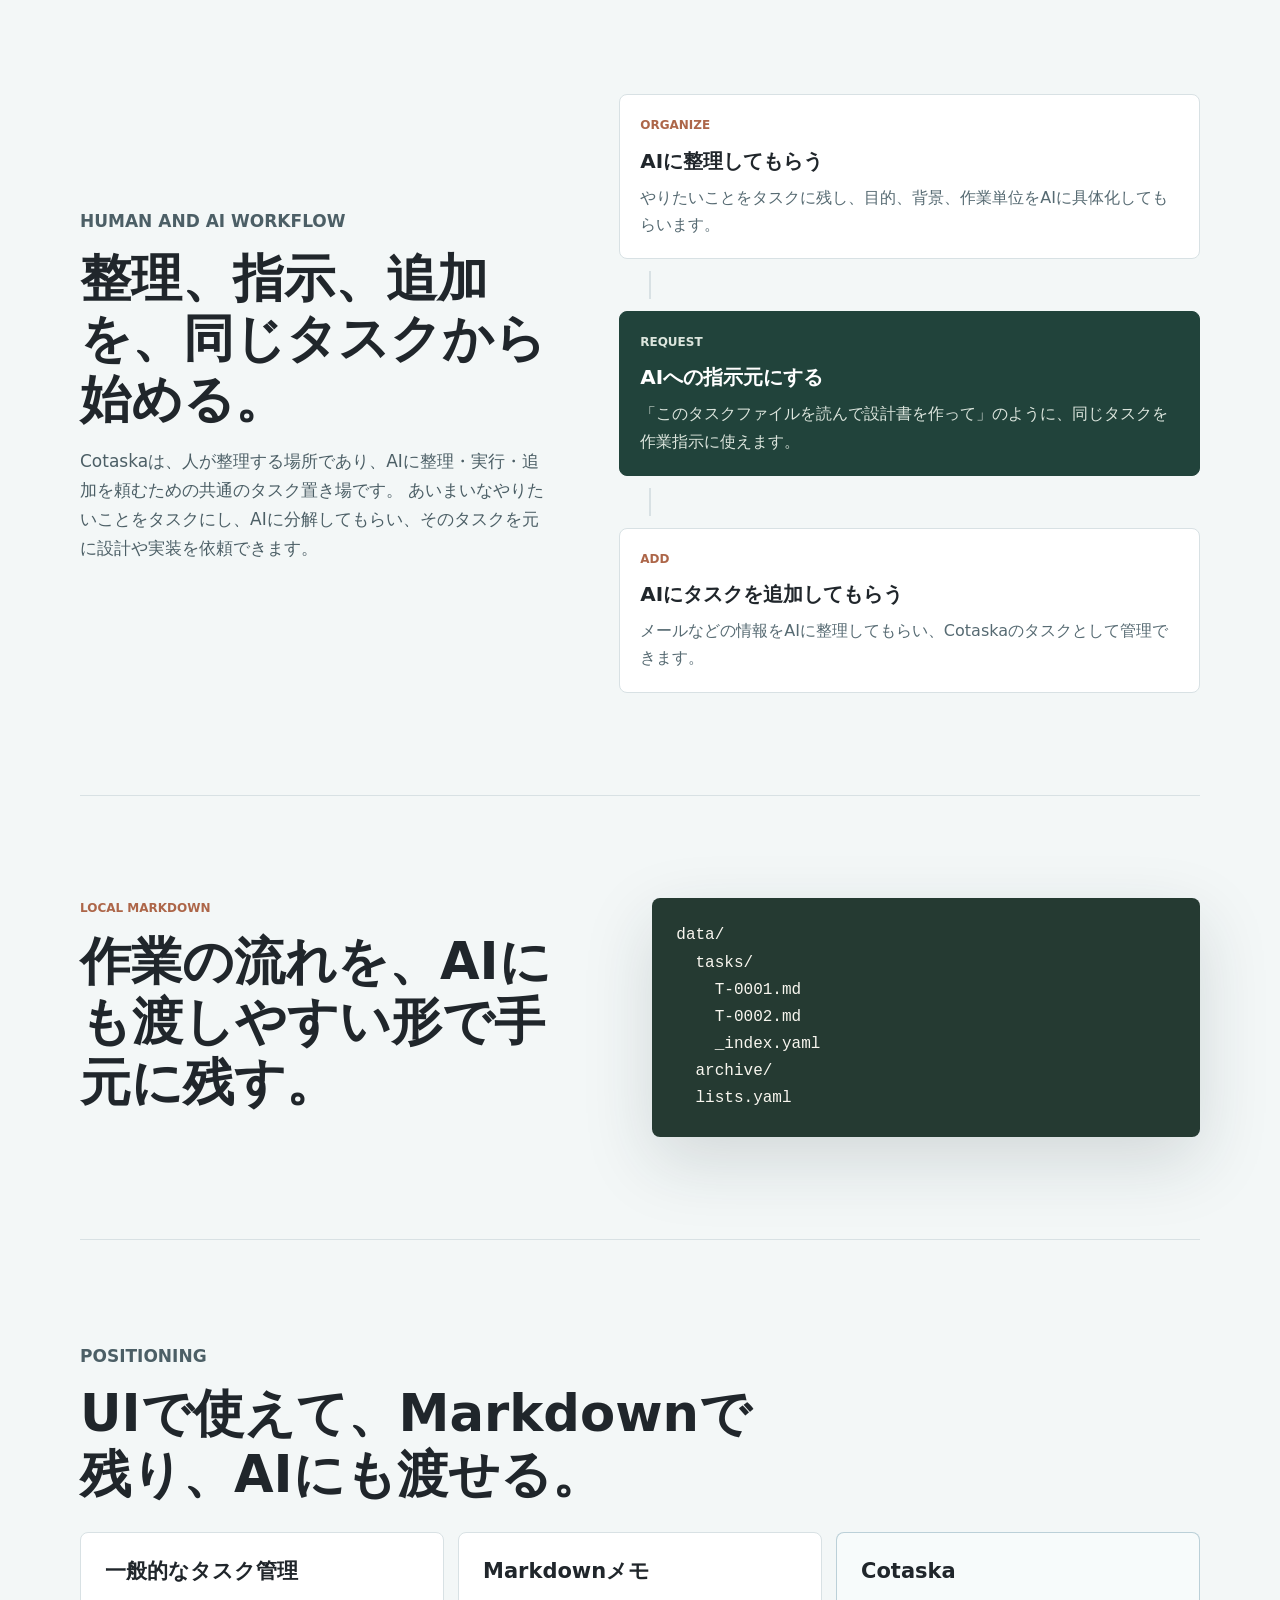
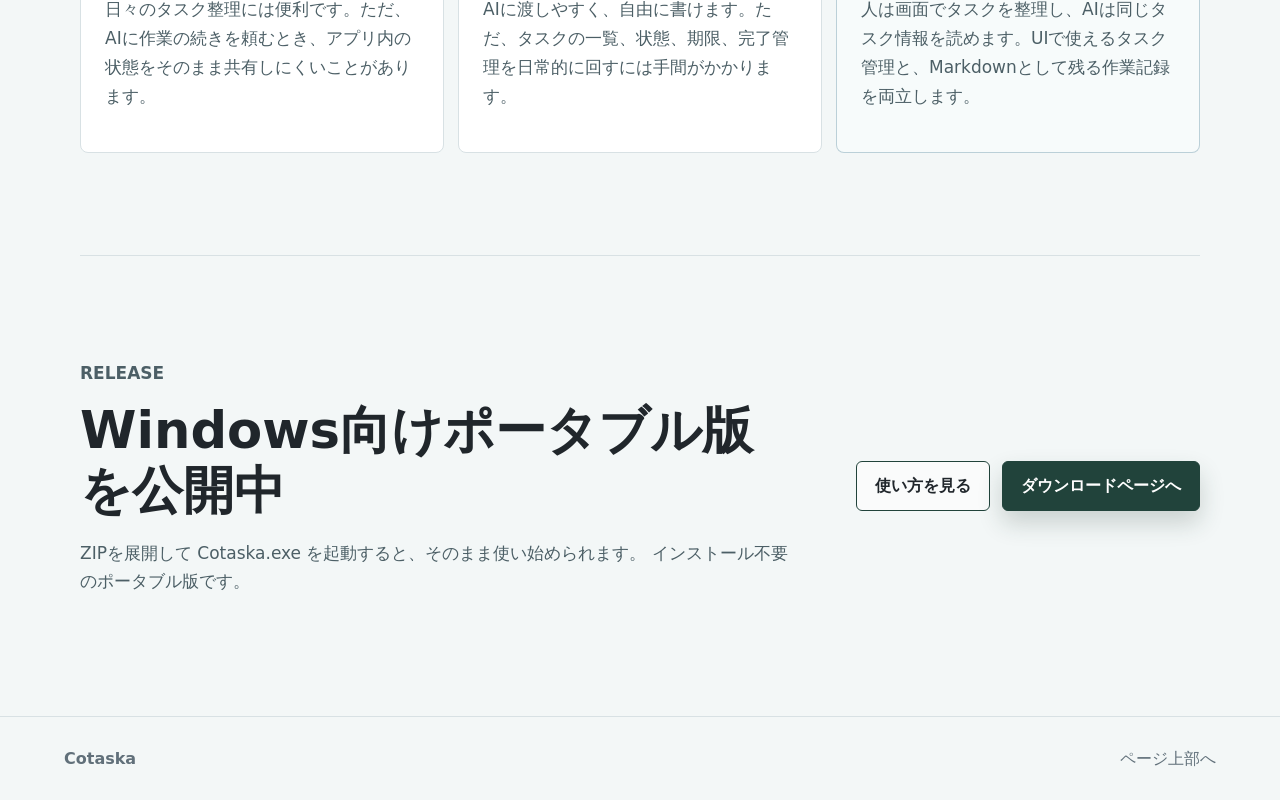
==== commit 50ae121e: "Cotaskaサイトにダウンロードページと使い方を追加" ====
--- a/index.html
+++ b/index.html
@@ -3,12 +3,12 @@
   <head>
     <meta charset="utf-8">
     <meta name="viewport" content="width=device-width, initial-scale=1">
-    <meta name="description" content="Cotaskaは、人とAIエージェントが同じタスクファイルを扱える、ローカル完結型のデスクトップタスク管理アプリです。">
-    <meta property="og:title" content="Cotaska - 人とAIが同じタスクを扱えるローカル完結型タスク管理">
-    <meta property="og:description" content="Markdownファイルを正本にした、Windows向けデスクトップタスク管理アプリ。">
+    <meta name="description" content="Cotaskaは、人とAIが同じタスクのやり取りができる、ローカル完結型のWindows向けタスク管理アプリです。">
+    <meta property="og:title" content="Cotaska - 人とAIが同じタスクのやり取りができるタスク管理">
+    <meta property="og:description" content="AIに整理してもらう、AIへ作業を指示する、AIにタスクを追加してもらうためのローカル完結型タスク管理。">
     <meta property="og:type" content="website">
     <meta property="og:image" content="assets/cotaska-logo.png">
-    <title>Cotaska - 人とAIが同じタスクを扱えるタスク管理</title>
+    <title>Cotaska - 人とAIが同じタスクのやり取りができるタスク管理</title>
     <link rel="icon" href="assets/favicon.ico">
     <link rel="stylesheet" href="styles.css">
   </head>
@@ -17,25 +17,26 @@
       <a class="brand" href="#top" aria-label="Cotaska">
         <img src="assets/cotaska-logo.png" alt="Cotaska">
       </a>
-      <nav class="nav" aria-label="主要ナビゲーション">
-        <a href="#concept">思想</a>
+      <nav class="nav" aria-label="メインナビゲーション">
+        <a href="#concept">コンセプト</a>
         <a href="#features">特徴</a>
-        <a href="#agents">AI連携</a>
-        <a href="#download">公開予定</a>
+        <a href="usage.html">使い方</a>
+        <a href="download.html">ダウンロード</a>
       </nav>
     </header>
 
     <main id="top">
       <section class="hero">
         <div class="hero__copy">
-          <p class="eyebrow">Local-first task manager for humans and agents</p>
-          <h1>人とAIが同じタスクを扱える、ローカル完結型タスク管理。</h1>
+          <p class="eyebrow">Task manager for humans and AI agents</p>
+          <h1>人とAIが同じタスクのやり取りができる、ローカル完結型タスク管理</h1>
           <p class="lead">
-            Cotaskaは、タスクをMarkdownファイルとして保存するWindows向けデスクトップアプリです。人が画面で整理し、AIエージェントがファイルとして読み書きできる、これからの作業管理を目指しています。
-          </p>
-          <div class="hero__actions" aria-label="主要アクション">
-            <a class="button button--primary" href="#download">公開予定を見る</a>
-            <a class="button button--ghost" href="#concept">考え方を読む</a>
+            Cotaskaは、AIコーディングやAIエージェントとの作業で散らかりがちなタスクを、人とAIが同じ形で読めるようにするWindows向けタスク管理アプリです。
+            人は画面で整理し、AIはタスク情報を読んで次の作業を把握できます。
+          </p>
+          <div class="hero__actions" aria-label="主な操作">
+            <a class="button button--primary" href="download.html">Cotaskaをダウンロード</a>
+            <a class="button button--ghost" href="#concept">考え方を見る</a>
           </div>
         </div>
 
@@ -62,33 +63,33 @@
               <button class="view">仕様変更</button>
             </section>
             <section class="task-pane">
-              <div class="quick-add">タスクをすばやく追加</div>
+              <div class="quick-add">やりたいことをタスクとして追加</div>
               <article class="task done">
                 <span class="check"></span>
                 <div>
-                  <strong>今日やることを整理する</strong>
+                  <strong>AIに要件を整理してもらう</strong>
                   <small>完了 / Cotaska</small>
                 </div>
               </article>
               <article class="task">
                 <span class="check"></span>
                 <div>
-                  <strong>AIに未完了タスクを確認してもらう</strong>
-                  <small>進行中 / AI連携</small>
+                  <strong>このタスクから設計書を作ってもらう</strong>
+                  <small>進行中 / AI活用</small>
                 </div>
               </article>
               <article class="task">
                 <span class="check"></span>
                 <div>
-                  <strong>リリース前の確認項目を残す</strong>
-                  <small>未着手 / 仕様変更</small>
+                  <strong>メール内容をタスクとして追加する</strong>
+                  <small>未着手 / 受信箱</small>
                 </div>
               </article>
             </section>
             <section class="detail-pane">
-              <p class="pane-label">Markdownメモ</p>
-              <h2>タスクの正本はファイル。</h2>
-              <p>画面で編集した内容はMarkdownとして保存。人にもAIにも読みやすい作業記録になります。</p>
+              <p class="pane-label">Markdownタスク</p>
+              <h2>AIも読める作業の前提</h2>
+              <p>目的、背景、次にやることをタスクとして残す。人が確認し、AIにも渡しやすい作業メモになります。</p>
               <div class="metadata">
                 <span>status: doing</span>
                 <span>priority: medium</span>
@@ -102,14 +103,20 @@
       <section id="concept" class="section concept">
         <div class="section-heading">
           <p class="eyebrow">Concept</p>
-          <h2>クラウドに預ける前に、まず自分の手元で整える。</h2>
+          <h2>人とAIのやり取りを、同じタスクの上で進める。</h2>
         </div>
         <div class="concept__body">
           <p>
-            Cotaskaが大事にしているのは、タスクを「アプリの中だけのデータ」にしないことです。タスクはローカルPC上のMarkdownファイルとして保存され、一覧表示用のインデックスはアプリが生成します。
-          </p>
-          <p>
-            だから、普段は普通のタスク管理アプリとして使いながら、必要なときには開発者やAIエージェントが同じファイルを直接読めます。人間の操作感と、AIが扱いやすいデータ構造を両立するための設計です。
+            やりたいことがまだあいまいな段階でも、人はCotaskaにタスクとして残しておけます。
+            そのタスクをAIに読ませれば、目的を整理したり、作業を分解したり、次にやることを具体化してもらえます。
+          </p>
+          <p>
+            具体化されたタスクは、そのままAIへの作業指示の元になります。
+            「このタスクを読んで設計書を作って」「このタスクから実装して」のように、人が見ているタスクを基準にしてAIへ依頼できます。
+          </p>
+          <p>
+            メールやOutlookなどから拾った情報も、AIに整理してもらい、Cotaskaのタスクとして追加できます。
+            やることを会話ログやメールの中に散らばらせず、タスクとして一元管理できます。
           </p>
         </div>
       </section>
@@ -117,59 +124,74 @@
       <section id="features" class="section feature-grid">
         <article>
           <span class="feature-number">01</span>
-          <h3>Local first</h3>
-          <p>タスクデータはローカルPC上に保存。ネットワーク接続や外部サービスを前提にせず、個人利用や小規模な開発作業で扱いやすい形にしています。</p>
+          <h3>人とAIが同じタスクを読める</h3>
+          <p>人が画面で整理したタスクを、AIにも作業の前提として渡せます。説明し直す時間を減らし、同じ文脈で続きを進められます。</p>
         </article>
         <article>
           <span class="feature-number">02</span>
-          <h3>Markdown as source</h3>
-          <p>タスクは個別のMarkdownファイルで管理。タイトル、状態、期限、リスト、本文メモを、読みやすく追跡しやすい形式で残せます。</p>
+          <h3>AI作業の状態を見失わない</h3>
+          <p>依頼内容、分解した作業、次にやることをタスクとして残せます。会話ログだけに頼らず、作業状態を見返せます。</p>
         </article>
         <article>
           <span class="feature-number">03</span>
-          <h3>Calm task flow</h3>
-          <p>今日、明日、次の7日間、リスト、完了、ごみ箱。日々の作業でよく使う視点に絞り、整理より実行に戻りやすい画面を目指しています。</p>
+          <h3>UIで普段のタスク管理ができる</h3>
+          <p>今日、明日、次の7日間、リスト別の表示で日常のタスクを確認できます。AI用の仕組みでありながら、人も普通に使えます。</p>
         </article>
         <article>
           <span class="feature-number">04</span>
-          <h3>Built for agents</h3>
-          <p>AIがタスク一覧を読み、対象タスクを開き、作業結果をMarkdownに反映しやすい構成です。人間とAIの共同作業を前提にしています。</p>
-        </article>
+          <h3>Markdownとして手元に残る</h3>
+          <p>タスクはローカルのMarkdownとして残るため、あとから人が読み返しやすく、AIにも渡しやすい形になります。</p>
+        </article>
+      </section>
+
+      <section class="section screenshot-section">
+        <div class="section-heading">
+          <p class="eyebrow">Screen</p>
+          <h2>実際のタスクを、人もAIも読める形で残す。</h2>
+          <p>
+            Cotaskaでは、タスク一覧、状態、タグ、詳細メモ、関連サブタスクをひとつの作業画面で確認できます。
+            人は画面で状況を把握し、AIには同じタスク情報を読ませて、整理・設計・実装の指示に使えます。
+          </p>
+        </div>
+        <figure class="screenshot-frame">
+          <img src="assets/cotaska-screen.png" alt="Cotaskaのタスク一覧と詳細画面">
+        </figure>
       </section>
 
       <section id="agents" class="section agent-section">
         <div class="agent-copy">
           <p class="eyebrow">Human and AI workflow</p>
-          <h2>画面で見る。ファイルで渡す。AIに手伝ってもらう。</h2>
-          <p>
-            Cotaskaは、人が見やすいUIと、AIが読みやすいファイル構造の間に橋をかけます。タスク管理を「人間だけの整理」から「AIと共有できる作業状態」へ広げます。
-          </p>
-        </div>
-        <div class="agent-flow" aria-label="CotaskaのAI連携イメージ">
+          <h2>整理、指示、追加を、同じタスクから始める。</h2>
+          <p>
+            Cotaskaは、人が整理する場所であり、AIに整理・実行・追加を頼むための共通のタスク置き場です。
+            あいまいなやりたいことをタスクにし、AIに分解してもらい、そのタスクを元に設計や実装を依頼できます。
+          </p>
+        </div>
+        <div class="agent-flow" aria-label="CotaskaのAI活用フロー">
           <div class="flow-card">
-            <span>Human</span>
-            <strong>画面でタスクを整理</strong>
-            <p>今日やること、期限、優先度、メモをCotaska上で更新。</p>
+            <span>Organize</span>
+            <strong>AIに整理してもらう</strong>
+            <p>やりたいことをタスクに残し、目的、背景、作業単位をAIに具体化してもらいます。</p>
           </div>
           <div class="flow-line"></div>
           <div class="flow-card flow-card--dark">
-            <span>Markdown</span>
-            <strong>ローカルファイルに保存</strong>
-            <p>`data/tasks/T-XXXX.md` がタスクの正本になります。</p>
+            <span>Request</span>
+            <strong>AIへの指示元にする</strong>
+            <p>「このタスクファイルを読んで設計書を作って」のように、同じタスクを作業指示に使えます。</p>
           </div>
           <div class="flow-line"></div>
           <div class="flow-card">
-            <span>Agent</span>
-            <strong>AIが同じ情報を参照</strong>
-            <p>未完了タスクの確認、作業ログ、次の一手の整理に使えます。</p>
+            <span>Add</span>
+            <strong>AIにタスクを追加してもらう</strong>
+            <p>メールなどの情報をAIに整理してもらい、Cotaskaのタスクとして管理できます。</p>
           </div>
         </div>
       </section>
 
       <section class="section data-model">
         <div class="section-heading">
-          <p class="eyebrow">Data model</p>
-          <h2>タスクは、読めるファイルとして残る。</h2>
+          <p class="eyebrow">Local Markdown</p>
+          <h2>作業の流れを、AIにも渡しやすい形で手元に残す。</h2>
         </div>
         <pre><code>data/
   tasks/
@@ -183,20 +205,20 @@
       <section class="section comparison">
         <div class="section-heading">
           <p class="eyebrow">Positioning</p>
-          <h2>Cotaskaが目指す位置。</h2>
+          <h2>UIで使えて、Markdownで残り、AIにも渡せる。</h2>
         </div>
         <div class="comparison-grid">
           <div>
             <h3>一般的なタスク管理</h3>
-            <p>アプリのUIで使いやすい一方、AIや外部ツールからはデータの中身を直接扱いにくいことがあります。</p>
+            <p>日々のタスク整理には便利です。ただ、AIに作業の続きを頼むとき、アプリ内の状態をそのまま共有しにくいことがあります。</p>
           </div>
           <div>
-            <h3>ただのMarkdown管理</h3>
-            <p>自由度は高い一方、一覧、期限、状態、並び替えなどの日常的な操作は自分で整える必要があります。</p>
+            <h3>Markdownメモ</h3>
+            <p>AIに渡しやすく、自由に書けます。ただ、タスクの一覧、状態、期限、完了管理を日常的に回すには手間がかかります。</p>
           </div>
           <div>
             <h3>Cotaska</h3>
-            <p>タスク管理アプリとして使いながら、タスクの正本はMarkdownファイルとして残す。人にもAIにも開いた形を目指します。</p>
+            <p>人は画面でタスクを整理し、AIは同じタスク情報を読めます。UIで使えるタスク管理と、Markdownとして残る作業記録を両立します。</p>
           </div>
         </div>
       </section>
@@ -204,12 +226,16 @@
       <section id="download" class="section download">
         <div>
           <p class="eyebrow">Release</p>
-          <h2>Windows向けに開発中です。</h2>
-          <p>
-            Cotaskaは現在、Windows向けデスクトップアプリとして開発中です。配布ページやGitHub Releasesへの導線は、公開準備が整い次第このページに追加します。
-          </p>
-        </div>
-        <a class="button button--primary" href="https://github.com/csho10051/Agent_Cotaska" rel="noreferrer">開発リポジトリを見る</a>
+          <h2>Windows向けポータブル版を公開中</h2>
+          <p>
+            ZIPを展開して Cotaska.exe を起動すると、そのまま使い始められます。
+            インストール不要のポータブル版です。
+          </p>
+        </div>
+        <div class="download__actions">
+          <a class="button button--ghost" href="usage.html">使い方を見る</a>
+          <a class="button button--primary" href="download.html">ダウンロードページへ</a>
+        </div>
       </section>
     </main>
 
--- a/styles.css
+++ b/styles.css
@@ -1,17 +1,17 @@
 :root {
   color-scheme: light;
-  --ink: #1f2722;
-  --muted: #657168;
-  --line: #d9ded6;
-  --paper: #f7f4ec;
-  --paper-deep: #eee8dc;
+  --ink: #20262b;
+  --muted: #61707a;
+  --line: #d8e1e4;
+  --paper: #f3f7f7;
+  --paper-deep: #e8eef1;
   --panel: #ffffff;
-  --forest: #243d34;
-  --moss: #6f8a78;
-  --clay: #b96f4e;
-  --amber: #e2b75d;
-  --blue: #769da8;
-  --shadow: 0 24px 70px rgba(28, 43, 36, 0.18);
+  --forest: #21433b;
+  --moss: #5f8879;
+  --clay: #ad6649;
+  --amber: #d8ac4f;
+  --blue: #5f8fa3;
+  --shadow: 0 24px 70px rgba(28, 45, 52, 0.15);
 }
 
 * {
@@ -46,8 +46,8 @@
   justify-content: space-between;
   gap: 24px;
   padding: 14px clamp(18px, 4vw, 54px);
-  background: rgba(247, 244, 236, 0.9);
-  border-bottom: 1px solid rgba(217, 222, 214, 0.85);
+  background: rgba(243, 247, 247, 0.92);
+  border-bottom: 1px solid rgba(216, 225, 228, 0.9);
   backdrop-filter: blur(16px);
 }
 
@@ -74,7 +74,7 @@
 }
 
 .nav a:hover {
-  background: #eceee8;
+  background: #e8eff1;
   color: var(--ink);
 }
 
@@ -129,7 +129,7 @@
 
 .lead {
   max-width: 660px;
-  color: #35413a;
+  color: #37474f;
   font-size: clamp(17px, 1.55vw, 20px);
 }
 
@@ -171,7 +171,7 @@
   overflow: hidden;
   border: 1px solid rgba(36, 61, 52, 0.14);
   border-radius: 8px;
-  background: #f5f2e8;
+  background: #eef4f4;
   box-shadow: var(--shadow);
 }
 
@@ -233,7 +233,7 @@
 }
 
 .side-pane {
-  background: #eef0e8;
+  background: #edf3f4;
   border-right: 1px solid var(--line);
 }
 
@@ -263,7 +263,7 @@
 }
 
 .task-pane {
-  background: #fbfaf5;
+  background: #fafcfc;
   border-right: 1px solid var(--line);
 }
 
@@ -284,7 +284,7 @@
   align-items: start;
   margin-bottom: 10px;
   padding: 12px;
-  border: 1px solid #e2e5df;
+  border: 1px solid #dfe7e9;
   border-radius: 6px;
   background: #fff;
 }
@@ -329,8 +329,8 @@
 .metadata span {
   padding: 8px 10px;
   border-radius: 6px;
-  background: #f0f3ef;
-  color: #536057;
+  background: #edf3f4;
+  color: #52636a;
   font-family: Consolas, "Courier New", monospace;
   font-size: 12px;
 }
@@ -362,7 +362,7 @@
 .agent-copy p,
 .download p,
 .comparison p {
-  color: #4f5b53;
+  color: #4c5f66;
   font-size: 17px;
 }
 
@@ -394,7 +394,7 @@
 }
 
 .feature-grid p {
-  color: #566158;
+  color: #536870;
 }
 
 .agent-section {
@@ -403,6 +403,34 @@
   gap: clamp(24px, 5vw, 64px);
   align-items: center;
   border-top: 1px solid var(--line);
+}
+
+.screenshot-section {
+  border-top: 1px solid var(--line);
+}
+
+.screenshot-section .section-heading {
+  max-width: 780px;
+}
+
+.screenshot-section .section-heading p:not(.eyebrow) {
+  color: #4c5f66;
+  font-size: 17px;
+}
+
+.screenshot-frame {
+  margin: 30px 0 0;
+  overflow: hidden;
+  border: 1px solid rgba(33, 67, 59, 0.15);
+  border-radius: 8px;
+  background: var(--panel);
+  box-shadow: var(--shadow);
+}
+
+.screenshot-frame img {
+  display: block;
+  width: 100%;
+  height: auto;
 }
 
 .agent-flow {
@@ -431,7 +459,7 @@
 
 .flow-card p {
   margin: 0;
-  color: #5a665d;
+  color: #566a72;
 }
 
 .flow-card--dark {
@@ -485,8 +513,8 @@
 }
 
 .comparison-grid > div:nth-child(3) {
-  background: #fff8e8;
-  border-color: rgba(185, 111, 78, 0.35);
+  background: #f7fbfb;
+  border-color: rgba(95, 143, 163, 0.4);
 }
 
 .download {
@@ -497,6 +525,298 @@
 
 .download > div {
   max-width: 720px;
+}
+
+.download__actions {
+  display: flex;
+  flex-wrap: wrap;
+  gap: 12px;
+}
+
+.usage-hero {
+  min-height: 48vh;
+  display: flex;
+  align-items: center;
+}
+
+.usage-flow,
+.usage-summary {
+  border-top: 1px solid var(--line);
+}
+
+.usage-step {
+  display: grid;
+  grid-template-columns: 96px minmax(0, 1fr);
+  gap: clamp(18px, 4vw, 42px);
+  padding: 34px 0;
+  border-bottom: 1px solid var(--line);
+}
+
+.usage-step:last-child {
+  border-bottom: 0;
+}
+
+.usage-step .feature-number {
+  margin: 0;
+}
+
+.usage-step h2 {
+  max-width: 820px;
+  font-size: clamp(26px, 3.5vw, 42px);
+}
+
+.usage-step p {
+  max-width: 860px;
+  color: #4c5f66;
+  font-size: 17px;
+}
+
+.usage-image {
+  margin: 22px 0 0;
+  overflow: hidden;
+  border: 1px solid rgba(33, 67, 59, 0.14);
+  border-radius: 8px;
+  background: #fff;
+  box-shadow: 0 18px 46px rgba(28, 45, 52, 0.12);
+}
+
+.usage-image img {
+  display: block;
+  width: 100%;
+  height: auto;
+}
+
+.usage-example {
+  margin-top: 18px;
+  padding: 16px 18px;
+  border: 1px solid var(--line);
+  border-radius: 8px;
+  background: var(--panel);
+}
+
+.usage-example strong {
+  display: block;
+  margin-bottom: 8px;
+}
+
+.usage-example p {
+  margin: 0 0 8px;
+  font-size: 15px;
+}
+
+.usage-example p:last-child {
+  margin-bottom: 0;
+}
+
+.usage-visual {
+  display: grid;
+  grid-template-columns: minmax(0, 1fr) 20px minmax(0, 1fr) 20px minmax(0, 1fr);
+  gap: 12px;
+  align-items: center;
+  margin-top: 22px;
+  padding: 18px;
+  border: 1px solid var(--line);
+  border-radius: 8px;
+  background:
+    linear-gradient(180deg, rgba(255, 255, 255, 0.75), rgba(255, 255, 255, 0.35)),
+    var(--paper-deep);
+}
+
+.visual-card {
+  min-height: 96px;
+  padding: 16px;
+  border: 1px solid var(--line);
+  border-radius: 8px;
+  background: #fff;
+  box-shadow: 0 10px 28px rgba(28, 45, 52, 0.08);
+}
+
+.visual-arrow {
+  width: 14px;
+  height: 14px;
+  border-top: 2px solid var(--moss);
+  border-right: 2px solid var(--moss);
+  transform: rotate(45deg);
+}
+
+.visual-card span {
+  display: inline-block;
+  margin-bottom: 8px;
+  color: var(--clay);
+  font-size: 12px;
+  font-weight: 700;
+  text-transform: uppercase;
+}
+
+.visual-card strong {
+  display: block;
+  line-height: 1.45;
+}
+
+.visual-card p {
+  margin: 8px 0 0;
+  color: #5d7078;
+  font-size: 14px;
+}
+
+.visual-card--ai {
+  border-color: rgba(95, 143, 163, 0.45);
+  background: #f5fbfc;
+}
+
+.visual-card--task {
+  border-color: rgba(95, 136, 121, 0.45);
+  background: #f7fbf8;
+}
+
+.visual-card--mail,
+.visual-card--note {
+  border-color: rgba(216, 172, 79, 0.48);
+  background: #fffaf0;
+}
+
+.visual-card--result,
+.visual-card--external {
+  border-color: rgba(173, 102, 73, 0.38);
+  background: #fff7f3;
+}
+
+.summary-grid {
+  display: grid;
+  grid-template-columns: repeat(3, minmax(0, 1fr));
+  gap: 14px;
+  margin-top: 28px;
+}
+
+.summary-grid article {
+  padding: 22px;
+  border: 1px solid var(--line);
+  border-radius: 8px;
+  background: var(--panel);
+}
+
+.summary-grid p {
+  margin: 0;
+  color: #4c5f66;
+}
+
+.download-hero {
+  display: grid;
+  grid-template-columns: minmax(0, 1fr) minmax(280px, 360px);
+  gap: clamp(24px, 5vw, 64px);
+  align-items: center;
+  min-height: calc(100vh - 76px);
+}
+
+.download-hero__copy {
+  max-width: 760px;
+}
+
+.download-panel {
+  padding: 24px;
+  border: 1px solid var(--line);
+  border-radius: 8px;
+  background: var(--panel);
+  box-shadow: var(--shadow);
+}
+
+.download-panel dl {
+  display: grid;
+  gap: 16px;
+  margin: 0;
+}
+
+.download-panel div {
+  display: grid;
+  gap: 4px;
+  padding-bottom: 14px;
+  border-bottom: 1px solid var(--line);
+}
+
+.download-panel div:last-child {
+  padding-bottom: 0;
+  border-bottom: 0;
+}
+
+.download-panel dt {
+  color: var(--muted);
+  font-size: 13px;
+  font-weight: 700;
+}
+
+.download-panel dd {
+  margin: 0;
+  font-weight: 700;
+}
+
+.download-panel a {
+  color: var(--clay);
+}
+
+.download-steps,
+.download-notes {
+  border-top: 1px solid var(--line);
+}
+
+.steps-list {
+  display: grid;
+  gap: 12px;
+  margin: 28px 0 0;
+  padding: 0;
+  list-style: none;
+  counter-reset: setup-step;
+}
+
+.steps-list li {
+  display: grid;
+  grid-template-columns: 52px minmax(160px, 220px) 1fr;
+  gap: 16px;
+  align-items: center;
+  padding: 18px;
+  border: 1px solid var(--line);
+  border-radius: 8px;
+  background: var(--panel);
+  counter-increment: setup-step;
+}
+
+.steps-list li::before {
+  display: inline-flex;
+  align-items: center;
+  justify-content: center;
+  width: 38px;
+  height: 38px;
+  border-radius: 6px;
+  background: var(--forest);
+  color: #fff;
+  font-weight: 700;
+  content: counter(setup-step);
+}
+
+.steps-list strong {
+  font-size: 18px;
+}
+
+.steps-list span {
+  color: #4c5f66;
+}
+
+.notes-grid {
+  display: grid;
+  grid-template-columns: repeat(3, minmax(0, 1fr));
+  gap: 14px;
+  margin-top: 28px;
+}
+
+.notes-grid article {
+  padding: 22px;
+  border: 1px solid var(--line);
+  border-radius: 8px;
+  background: var(--panel);
+}
+
+.notes-grid p {
+  margin: 0;
+  color: #4c5f66;
 }
 
 .site-footer {
@@ -558,13 +878,38 @@
 
   .concept,
   .agent-section,
-  .data-model {
+  .data-model,
+  .download-hero {
     grid-template-columns: 1fr;
   }
 
   .feature-grid,
-  .comparison-grid {
+  .comparison-grid,
+  .notes-grid,
+  .summary-grid {
     grid-template-columns: 1fr;
+  }
+
+  .usage-step {
+    grid-template-columns: 1fr;
+  }
+
+  .usage-visual {
+    grid-template-columns: 1fr;
+    gap: 12px;
+  }
+
+  .visual-arrow {
+    margin: 0 auto;
+    transform: rotate(135deg);
+  }
+
+  .steps-list li {
+    grid-template-columns: 42px 1fr;
+  }
+
+  .steps-list span {
+    grid-column: 2;
   }
 
   .feature-grid article {
